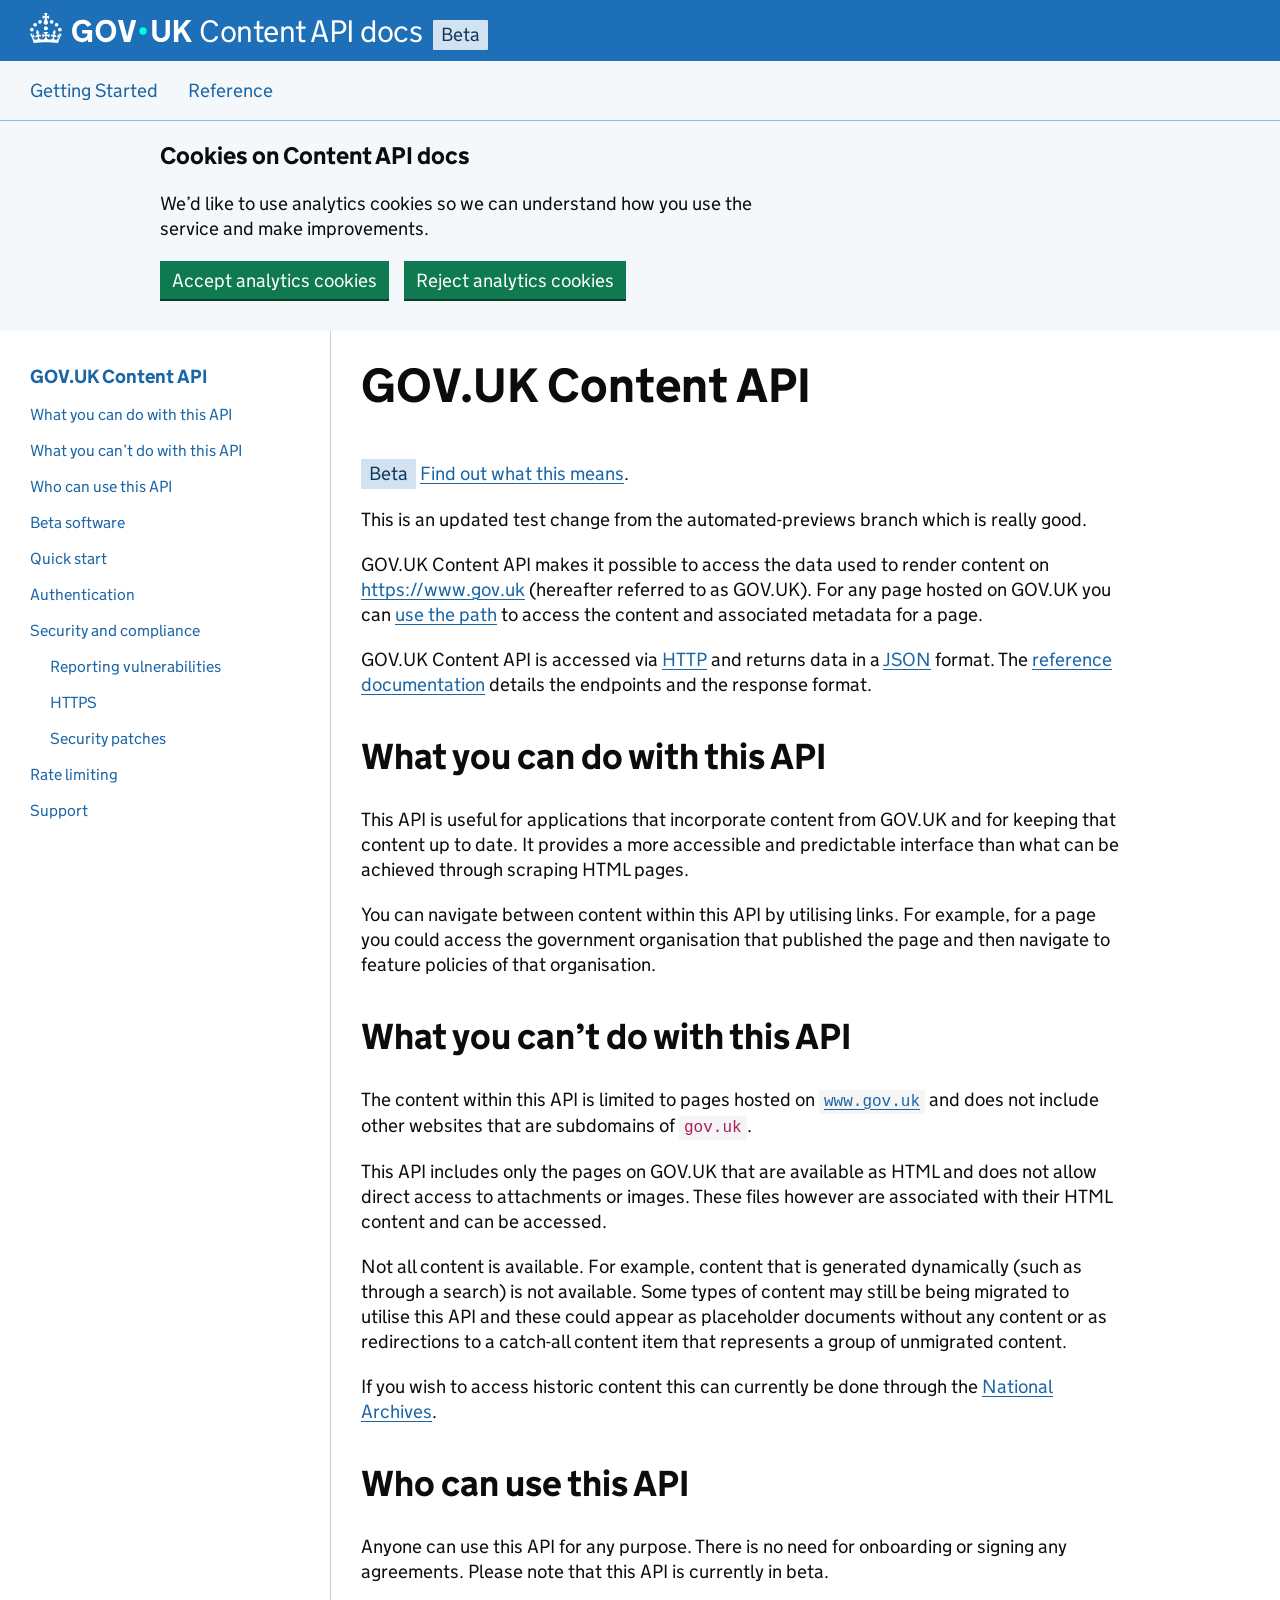
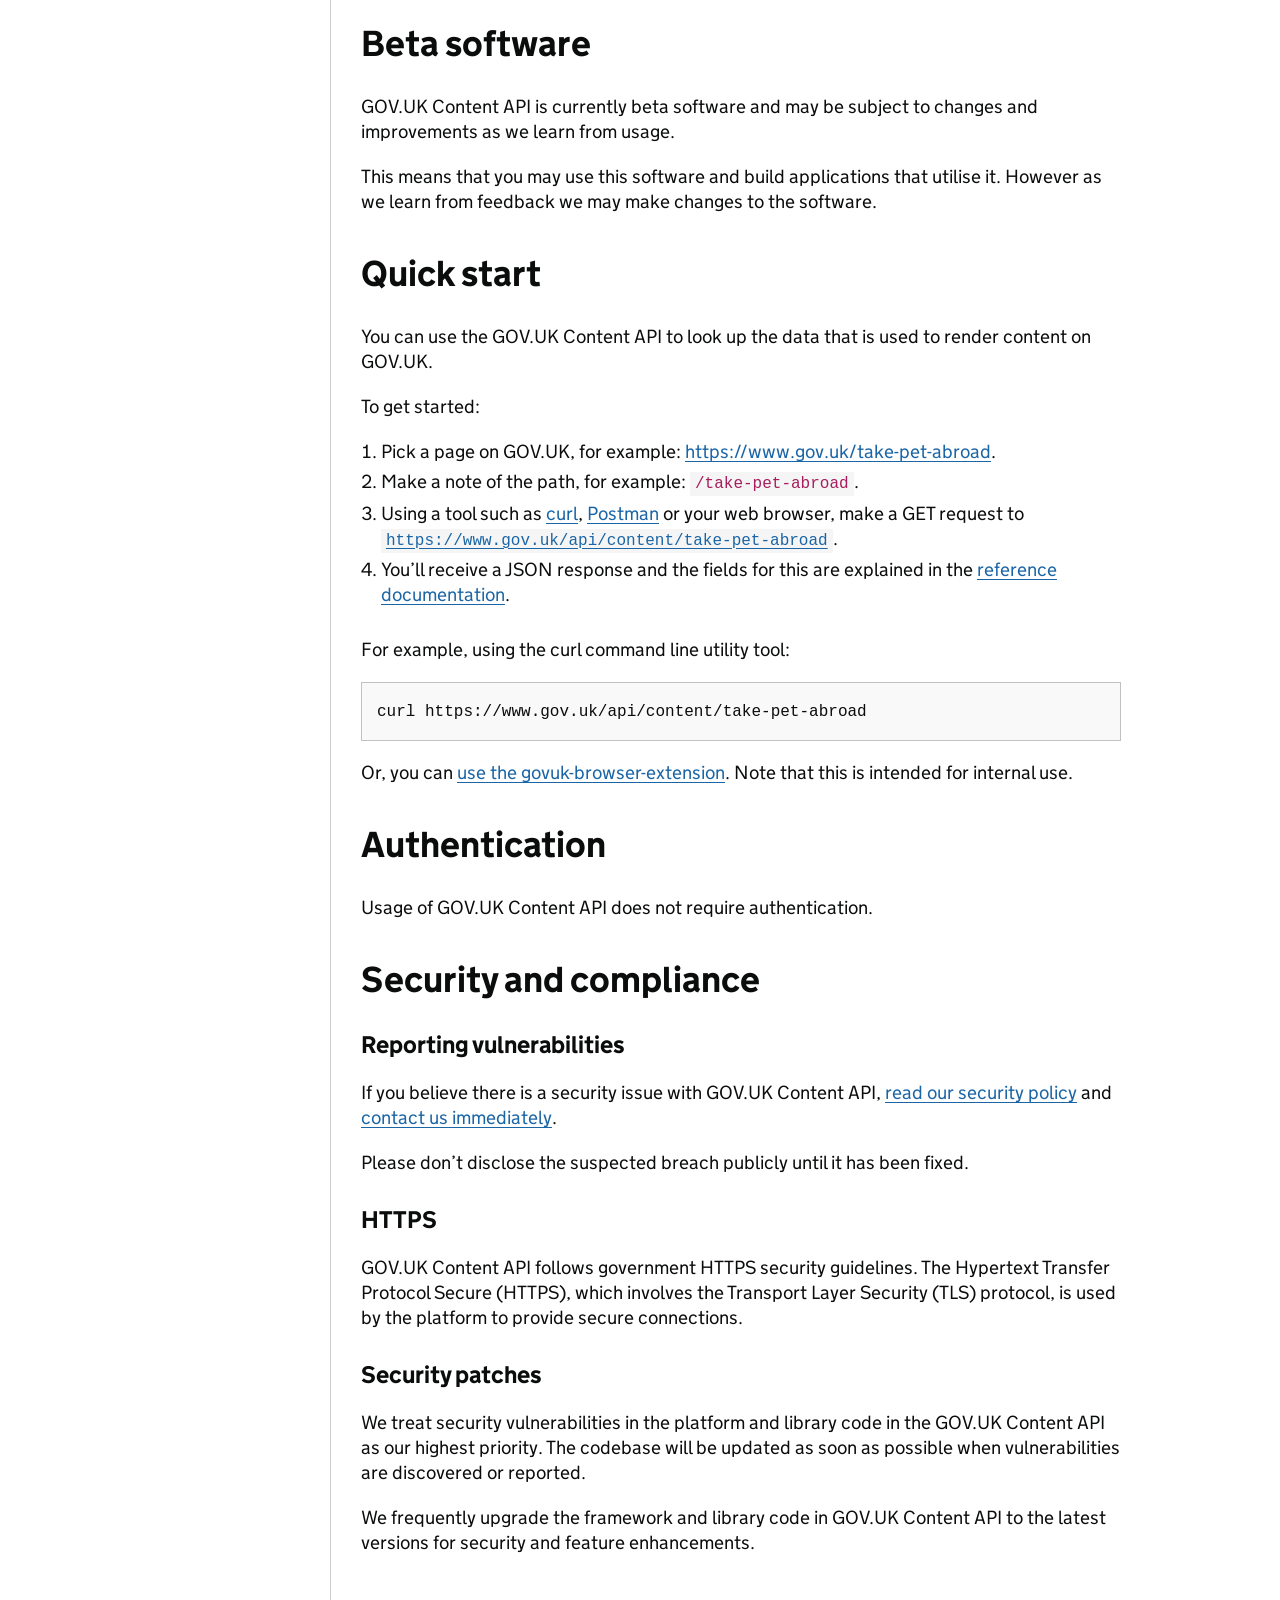
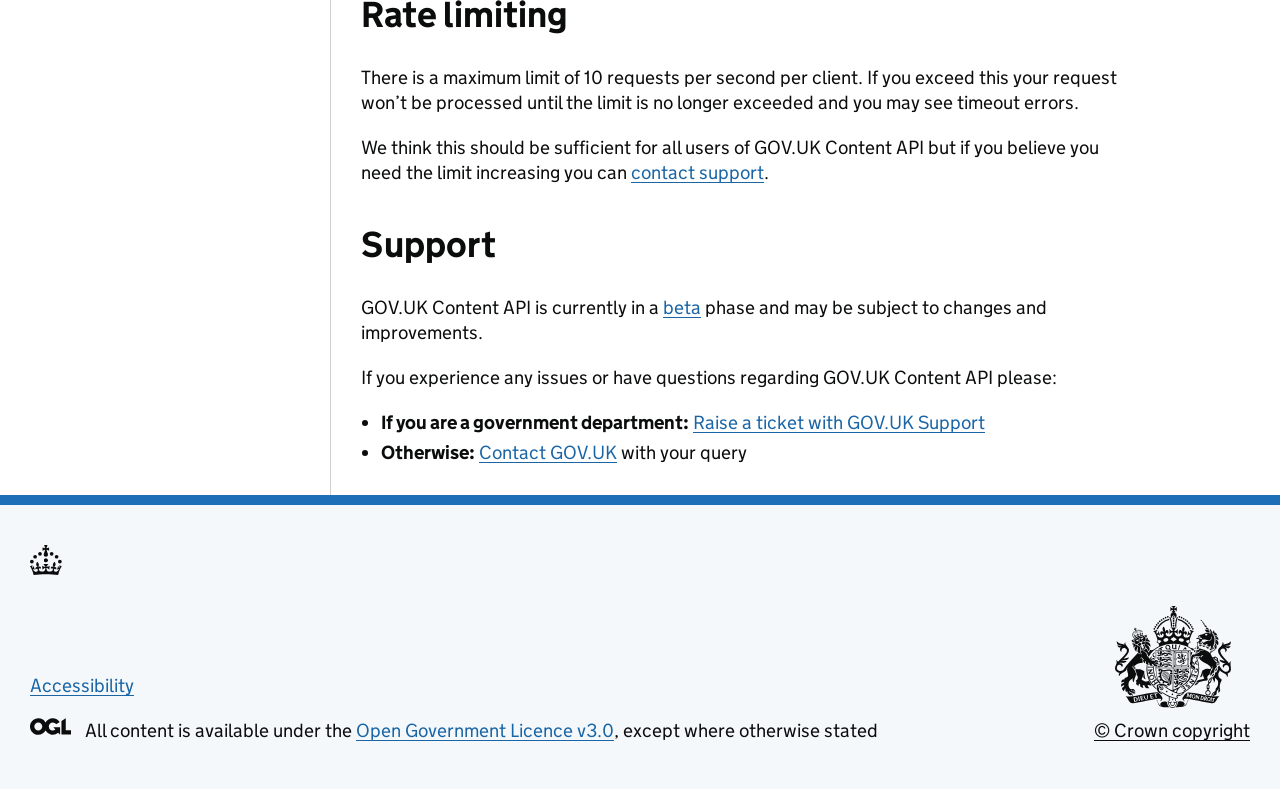
==== previews/pr-4/index.html @ 9e3cb41b "deploy: c4da9fca130908935ea783543f52327ca082b01c" ====
<!doctype html>
<html lang="en" class="govuk-template no-js">
  <head>
    
      <!-- Google Tag Manager -->
  <script>
    const cookies_policy_cookie = document.cookie
      .split('; ')
      .find(cookie => cookie.split('=')[0] === 'cookies_policy')
      ?.split('=')[1]

    if (cookies_policy_cookie && JSON.parse(cookies_policy_cookie).usage) {
      (function(w,d,s,l,i){w[l]=w[l]||[];w[l].push({'gtm.start':
      new Date().getTime(),event:'gtm.js'});var f=d.getElementsByTagName(s)[0],
      j=d.createElement(s),dl=l!='dataLayer'?'&l='+l:'';j.async=true;j.src=
      'https://www.googletagmanager.com/gtm.js?id='+i+dl;f.parentNode.insertBefore(j,f);
      })(window,document,'script','dataLayer','GTM-5CPD828V');
    }
  </script>
  <!-- End Google Tag Manager -->


    <meta content="IE=edge" http-equiv="X-UA-Compatible">
    <meta charset="utf-8">
    <meta name="viewport" content="width=device-width, initial-scale=1, viewport-fit=cover">

    <title>About - GOV.UK Content API - Content API docs</title>

    <link href="stylesheets/manifest.css" rel="stylesheet" />

    <link rel="canonical" href="https://content-api.publishing.service.gov.uk/">
      <link rel="icon" sizes="48x48" href="assets/govuk/assets/images/favicon.ico">
      <link rel="icon" sizes="any" href="assets/govuk/assets/images/favicon.svg" type="image/svg+xml">
      <link rel="mask-icon" href="assets/govuk/assets/images/govuk-icon-mask.svg" color="#0b0c0c">
      <link rel="apple-touch-icon" href="assets/govuk/assets/images/govuk-icon-180.png">
      <link rel="manifest" href="/assets/govuk/assets/manifest.json">

      <meta name="twitter:card" content="summary" />
      <meta name="twitter:domain" content="content-api.publishing.service.gov.uk" />
      <meta name="twitter:image" content="https://content-api.publishing.service.gov.uk/assets/govuk/assets/images/govuk-opengraph-image.png" />
      <meta name="twitter:title" content="About - GOV.UK Content API - Content API docs" />
      <meta name="twitter:url" content="https://content-api.publishing.service.gov.uk/" />

      <meta property="og:image" content="https://content-api.publishing.service.gov.uk/assets/govuk/assets/images/govuk-opengraph-image.png" />
      <meta property="og:site_name" content="Content API docs" />
      <meta property="og:title" content="About - GOV.UK Content API" />
      <meta property="og:type" content="object" />
      <meta property="og:url" content="https://content-api.publishing.service.gov.uk/" />

    
  </head>

  <body class="govuk-template__body">
    <script>document.body.className += ' js-enabled' + ('noModule' in HTMLScriptElement.prototype ? ' govuk-frontend-supported' : '');</script>
    <header class="govuk-template__header app-header">
      <div class="govuk-header app-header">
  <div class="govuk-header__container govuk-header__container--full-width">
    <div class="govuk-header__logo">
      <a href="./" class="govuk-header__link govuk-header__homepage-link">
        <svg
          focusable="false"
          role="img"
          xmlns="http://www.w3.org/2000/svg"
          viewBox="0 0 324 60"
          height="30"
          width="162"
          fill="currentcolor"
          class="govuk-header__logotype"
          aria-label="GOV.UK">
          <title>GOV.UK</title>
          <g>
            <circle cx="20" cy="17.6" r="3.7"></circle>
            <circle cx="10.2" cy="23.5" r="3.7"></circle>
            <circle cx="3.7" cy="33.2" r="3.7"></circle>
            <circle cx="31.7" cy="30.6" r="3.7"></circle>
            <circle cx="43.3" cy="17.6" r="3.7"></circle>
            <circle cx="53.2" cy="23.5" r="3.7"></circle>
            <circle cx="59.7" cy="33.2" r="3.7"></circle>
            <circle cx="31.7" cy="30.6" r="3.7"></circle>
            <path d="M33.1,9.8c.2-.1.3-.3.5-.5l4.6,2.4v-6.8l-4.6,1.5c-.1-.2-.3-.3-.5-.5l1.9-5.9h-6.7l1.9,5.9c-.2.1-.3.3-.5.5l-4.6-1.5v6.8l4.6-2.4c.1.2.3.3.5.5l-2.6,8c-.9,2.8,1.2,5.7,4.1,5.7h0c3,0,5.1-2.9,4.1-5.7l-2.6-8ZM37,37.9s-3.4,3.8-4.1,6.1c2.2,0,4.2-.5,6.4-2.8l-.7,8.5c-2-2.8-4.4-4.1-5.7-3.8.1,3.1.5,6.7,5.8,7.2,3.7.3,6.7-1.5,7-3.8.4-2.6-2-4.3-3.7-1.6-1.4-4.5,2.4-6.1,4.9-3.2-1.9-4.5-1.8-7.7,2.4-10.9,3,4,2.6,7.3-1.2,11.1,2.4-1.3,6.2,0,4,4.6-1.2-2.8-3.7-2.2-4.2.2-.3,1.7.7,3.7,3,4.2,1.9.3,4.7-.9,7-5.9-1.3,0-2.4.7-3.9,1.7l2.4-8c.6,2.3,1.4,3.7,2.2,4.5.6-1.6.5-2.8,0-5.3l5,1.8c-2.6,3.6-5.2,8.7-7.3,17.5-7.4-1.1-15.7-1.7-24.5-1.7h0c-8.8,0-17.1.6-24.5,1.7-2.1-8.9-4.7-13.9-7.3-17.5l5-1.8c-.5,2.5-.6,3.7,0,5.3.8-.8,1.6-2.3,2.2-4.5l2.4,8c-1.5-1-2.6-1.7-3.9-1.7,2.3,5,5.2,6.2,7,5.9,2.3-.4,3.3-2.4,3-4.2-.5-2.4-3-3.1-4.2-.2-2.2-4.6,1.6-6,4-4.6-3.7-3.7-4.2-7.1-1.2-11.1,4.2,3.2,4.3,6.4,2.4,10.9,2.5-2.8,6.3-1.3,4.9,3.2-1.8-2.7-4.1-1-3.7,1.6.3,2.3,3.3,4.1,7,3.8,5.4-.5,5.7-4.2,5.8-7.2-1.3-.2-3.7,1-5.7,3.8l-.7-8.5c2.2,2.3,4.2,2.7,6.4,2.8-.7-2.3-4.1-6.1-4.1-6.1h10.6,0Z"></path>
          </g>
          <circle class="govuk-logo-dot" cx="226" cy="36" r="7.3"/>
          <path d="M93.94 41.25c.4 1.81 1.2 3.21 2.21 4.62 1 1.4 2.21 2.41 3.61 3.21s3.21 1.2 5.22 1.2 3.61-.4 4.82-1c1.4-.6 2.41-1.4 3.21-2.41.8-1 1.4-2.01 1.61-3.01s.4-2.01.4-3.01v.14h-10.86v-7.02h20.07v24.08h-8.03v-5.56c-.6.8-1.38 1.61-2.19 2.41-.8.8-1.81 1.2-2.81 1.81-1 .4-2.21.8-3.41 1.2s-2.41.4-3.81.4a18.56 18.56 0 0 1-14.65-6.63c-1.6-2.01-3.01-4.41-3.81-7.02s-1.4-5.62-1.4-8.83.4-6.02 1.4-8.83a20.45 20.45 0 0 1 19.46-13.65c3.21 0 4.01.2 5.82.8 1.81.4 3.61 1.2 5.02 2.01 1.61.8 2.81 2.01 4.01 3.21s2.21 2.61 2.81 4.21l-7.63 4.41c-.4-1-1-1.81-1.61-2.61-.6-.8-1.4-1.4-2.21-2.01-.8-.6-1.81-1-2.81-1.4-1-.4-2.21-.4-3.61-.4-2.01 0-3.81.4-5.22 1.2-1.4.8-2.61 1.81-3.61 3.21s-1.61 2.81-2.21 4.62c-.4 1.81-.6 3.71-.6 5.42s.8 5.22.8 5.22Zm57.8-27.9c3.21 0 6.22.6 8.63 1.81 2.41 1.2 4.82 2.81 6.62 4.82S170.2 24.39 171 27s1.4 5.62 1.4 8.83-.4 6.02-1.4 8.83-2.41 5.02-4.01 7.02-4.01 3.61-6.62 4.82-5.42 1.81-8.63 1.81-6.22-.6-8.63-1.81-4.82-2.81-6.42-4.82-3.21-4.41-4.01-7.02-1.4-5.62-1.4-8.83.4-6.02 1.4-8.83 2.41-5.02 4.01-7.02 4.01-3.61 6.42-4.82 5.42-1.81 8.63-1.81Zm0 36.73c1.81 0 3.61-.4 5.02-1s2.61-1.81 3.61-3.01 1.81-2.81 2.21-4.41c.4-1.81.8-3.61.8-5.62 0-2.21-.2-4.21-.8-6.02s-1.2-3.21-2.21-4.62c-1-1.2-2.21-2.21-3.61-3.01s-3.21-1-5.02-1-3.61.4-5.02 1c-1.4.8-2.61 1.81-3.61 3.01s-1.81 2.81-2.21 4.62c-.4 1.81-.8 3.61-.8 5.62 0 2.41.2 4.21.8 6.02.4 1.81 1.2 3.21 2.21 4.41s2.21 2.21 3.61 3.01c1.4.8 3.21 1 5.02 1Zm36.32 7.96-12.24-44.15h9.83l8.43 32.77h.4l8.23-32.77h9.83L200.3 58.04h-12.24Zm74.14-7.96c2.18 0 3.51-.6 3.51-.6 1.2-.6 2.01-1 2.81-1.81s1.4-1.81 1.81-2.81a13 13 0 0 0 .8-4.01V13.9h8.63v28.15c0 2.41-.4 4.62-1.4 6.62-.8 2.01-2.21 3.61-3.61 5.02s-3.41 2.41-5.62 3.21-4.62 1.2-7.02 1.2-5.02-.4-7.02-1.2c-2.21-.8-4.01-1.81-5.62-3.21s-2.81-3.01-3.61-5.02-1.4-4.21-1.4-6.62V13.9h8.63v26.95c0 1.61.2 3.01.8 4.01.4 1.2 1.2 2.21 2.01 2.81.8.8 1.81 1.4 2.81 1.81 0 0 1.34.6 3.51.6Zm34.22-36.18v18.92l15.65-18.92h10.82l-15.03 17.32 16.03 26.83h-10.21l-11.44-20.21-5.62 6.22v13.99h-8.83V13.9"/>
        </svg>
        <span class="govuk-header__product-name">
          Content API docs
        </span>
      </a>
        <strong class="govuk-tag">Beta</strong>
    </div>
  </div>
</div>

    </header>
        <div class="govuk-service-navigation app-pane__navigation" data-module="govuk-service-navigation">
<div class="govuk-width-container">
    <div class="govuk-service-navigation__container">
      <nav aria-label="Menu" class="govuk-service-navigation__wrapper">
        <button type="button" class="govuk-service-navigation__toggle govuk-js-service-navigation-toggle" aria-controls="navigation" hidden aria-hidden="true">
          Menu
        </button>
        <ul class="govuk-service-navigation__list" id="navigation">
            <li class="govuk-service-navigation__item ">
              <a class="govuk-service-navigation__link" href="./getting-started.html">
                Getting Started
              </a>
            </li>
            <li class="govuk-service-navigation__item ">
              <a class="govuk-service-navigation__link" href="./reference.html">
                Reference
              </a>
            </li>
        </ul>
      </nav>
    </div>
  </div>
</div>



        <div class="govuk-cookie-banner" data-nosnippet role="region" aria-label="Cookies on Content API docs" hidden="hidden" data-module="cookie-banner">
    <div class="govuk-cookie-banner__message govuk-width-container">
      <div class="govuk-grid-row">
        <div class="govuk-grid-column-two-thirds">
          <h2 class="govuk-cookie-banner__heading govuk-heading-m">
            Cookies on Content API docs
          </h2>
          <div class="govuk-cookie-banner__content">
            <p class="govuk-body">We’d like to use analytics cookies so we can understand how you use the service and make improvements.</p>
          </div>
        </div>
      </div>
      <div class="govuk-button-group">
        <button id="cookie-banner__accept" type="button" class="govuk-button" data-module="govuk-button">
          Accept analytics cookies
        </button>
        <button id="cookie-banner__reject" type="button" class="govuk-button" data-module="govuk-button">
          Reject analytics cookies
        </button>
      </div>
    </div>
  </div>

      <div class="app-pane__header toc-open-disabled">
        <a href="#content" class="govuk-skip-link" data-module="govuk-skip-link">Skip to main content</a>
      </div>

        <div id="toc-heading" class="toc-show fixedsticky">
          <button type="button" class="toc-show__label js-toc-show" aria-controls="toc">
            Table of contents <span class="toc-show__icon"></span>
          </button>
        </div>

      <div class="app-pane__body" data-module="in-page-navigation">
          <div class="app-pane__toc">
            <div class="toc" data-module="table-of-contents" tabindex="-1">
              
              <button type="button" class="toc__close js-toc-close" aria-controls="toc" aria-label="Hide table of contents"></button>
              <nav id="toc" class="js-toc-list toc__list" aria-labelledby="toc-heading">
                      <ul>
  <li>
    <a href="#gov-uk-content-api"><span>GOV.UK Content API</span></a>
    <ul>
      <li>
        <a href="#what-you-can-do-with-this-api"><span>What you can do with this API</span></a>
      </li>
      <li>
        <a href="#what-you-can-39-t-do-with-this-api"><span>What you can’t do with this API</span></a>
      </li>
      <li>
        <a href="#who-can-use-this-api"><span>Who can use this API</span></a>
      </li>
      <li>
        <a href="#beta-software"><span>Beta software</span></a>
      </li>
      <li>
        <a href="#quick-start"><span>Quick start</span></a>
      </li>
      <li>
        <a href="#authentication"><span>Authentication</span></a>
      </li>
      <li>
        <a href="#security-and-compliance"><span>Security and compliance</span></a>
        <ul>
          <li>
            <a href="#reporting-vulnerabilities"><span>Reporting vulnerabilities</span></a>
          </li>
          <li>
            <a href="#https"><span>HTTPS</span></a>
          </li>
          <li>
            <a href="#security-patches"><span>Security patches</span></a>
          </li>
        </ul>
      </li>
      <li>
        <a href="#rate-limiting"><span>Rate limiting</span></a>
      </li>
      <li>
        <a href="#support"><span>Support</span></a>
      </li>
    </ul>
  </li>
</ul>


              </nav>
            </div>
          </div>

        <div class="app-pane__content toc-open-disabled" aria-label="Content">
          <main id="content" class="technical-documentation" data-module="anchored-headings">
            <h1 id="gov-uk-content-api">GOV.UK Content API</h1>

<div class="govuk-phase-banner">
  <p class="govuk-phase-banner__content">
    <strong class="govuk-tag govuk-phase-banner__content__tag">
      Beta
    </strong>
    <span class="govuk-phase-banner__text">
      <a class="govuk-link" href="#beta-software">Find out what this means</a>.
    </span>
  </p>
</div>
<p>This is an updated test change from the automated-previews branch which is really good.</p>
<p>GOV.UK Content API makes it possible to access the data used to render content
on <a href="https://www.gov.uk">https://www.gov.uk</a> (hereafter referred to as GOV.UK).
For any page hosted on GOV.UK you can <a href="#quick-start">use the path</a> to access
the content and associated metadata for a page.</p>
<p>GOV.UK Content API is accessed via <a href="https://en.wikipedia.org/wiki/Hypertext_Transfer_Protocol">HTTP</a> and returns data in a <a href="https://en.wikipedia.org/wiki/JSON">JSON</a>
format. The <a href="reference.html">reference documentation</a> details the
endpoints and the response format.</p>
<h2 id="what-you-can-do-with-this-api">What you can do with this API</h2>
<p>This API is useful for applications that incorporate content from GOV.UK and
for keeping that content up to date. It provides a more accessible and
predictable interface than what can be achieved through scraping HTML pages.</p>
<p>You can navigate between content within this API by utilising links. For
example, for a page you could access the government organisation that published
the page and then navigate to feature policies of that organisation.</p>
<h2 id="what-you-can-39-t-do-with-this-api">What you can&rsquo;t do with this API</h2>
<p>The content within this API is limited to pages hosted on
<a href="https://www.gov.uk"><code>www.gov.uk</code></a> and does not include other websites that are
subdomains of <code>gov.uk</code>.</p>
<p>This API includes only the pages on GOV.UK that are available as HTML and does
not allow direct access to attachments or images. These files however are
associated with their HTML content and can be accessed.</p>
<p>Not all content is available. For example, content that is generated
dynamically (such as through a search) is not available. Some types of content
may still be being migrated to utilise this API and these could appear
as placeholder documents without any content or as redirections to a
catch-all content item that represents a group of unmigrated content.</p>
<p>If you wish to access historic content this can currently be done
through the <a href="http://webarchive.nationalarchives.gov.uk/*/https://www.gov.uk/">National Archives</a>.</p>
<h2 id="who-can-use-this-api">Who can use this API</h2>
<p>Anyone can use this API for any purpose. There is no need for onboarding or
signing any agreements. Please note that this API is currently in beta.</p>
<h2 id="beta-software">Beta software</h2>
<p>GOV.UK Content API is currently beta software and may be subject to changes
and improvements as we learn from usage.</p>
<p>This means that you may use this software and build applications that utilise
it. However as we learn from feedback we may make changes to the software.</p>
<h2 id="quick-start">Quick start</h2>
<p>You can use the GOV.UK Content API to look up the data that is used to
render content on GOV.UK.</p>
<p>To get started:</p>

<ol>
<li>Pick a page on GOV.UK, for example: <a href="https://www.gov.uk/take-pet-abroad">https://www.gov.uk/take-pet-abroad</a>.</li>
<li>Make a note of the path, for example: <code>/take-pet-abroad</code>.</li>
<li>Using a tool such as <a href="https://curl.haxx.se/">curl</a>,
<a href="https://www.getpostman.com/">Postman</a> or your web browser, make a GET
request to <a href="https://www.gov.uk/api/content/take-pet-abroad"><code>https://www.gov.uk/api/content/take-pet-abroad</code></a>.</li>
<li>You’ll receive a JSON response and the fields for this are
explained in the <a href="reference.html">reference documentation</a>.</li>
</ol>
<p>For example, using the curl command line utility tool:</p>
<div class="highlight"><pre class="highlight shell" tabindex="0"><code>curl https://www.gov.uk/api/content/take-pet-abroad
</code></pre></div><p>Or, you can <a href="https://github.com/alphagov/govuk-browser-extension">use the govuk-browser-extension</a>.
Note that this is intended for internal use.</p>
<h2 id="authentication">Authentication</h2>
<p>Usage of GOV.UK Content API does not require authentication.</p>
<h2 id="security-and-compliance">Security and compliance</h2>
<h3 id="reporting-vulnerabilities">Reporting vulnerabilities</h3>
<p>If you believe there is a security issue with GOV.UK Content API, <a href="https://github.com/alphagov/.github/blob/master/SECURITY.md">read our security
policy</a>
and <a href="https://github.com/alphagov/.github/blob/master/SECURITY.md#reporting-a-vulnerability">contact us immediately</a>.</p>
<p>Please don’t disclose the suspected breach publicly until it has been fixed.</p>
<h3 id="https">HTTPS</h3>
<p>GOV.UK Content API follows government HTTPS security guidelines. The
Hypertext Transfer Protocol Secure (HTTPS), which involves the Transport Layer
Security (TLS) protocol, is used by the platform to provide secure connections.</p>
<h3 id="security-patches">Security patches</h3>
<p>We treat security vulnerabilities in the platform and library code in the GOV.UK
Content API as our highest priority. The codebase will be updated as soon as
possible when vulnerabilities are discovered or reported.</p>
<p>We frequently upgrade the framework and library code in GOV.UK Content API
to the latest versions for security and feature enhancements.</p>
<h2 id="rate-limiting">Rate limiting</h2>
<p>There is a maximum limit of 10 requests per second per client. If you exceed
this your request won&rsquo;t be processed until the limit is no longer exceeded
and you may see timeout errors.</p>
<p>We think this should be sufficient for all users of GOV.UK Content API but
if you believe you need the limit increasing you can <a href="#support">contact support</a>.</p>
<h2 id="support">Support</h2>
<p>GOV.UK Content API is currently in a <a href="https://www.gov.uk/help/beta">beta</a>
phase and may be subject to changes and improvements.</p>
<p>If you experience any issues or have questions regarding GOV.UK Content API
please:</p>

<ul>
<li><strong>If you are a government department:</strong> <a href="https://support.publishing.service.gov.uk">Raise a ticket with GOV.UK Support</a></li>
<li><strong>Otherwise:</strong> <a href="https://www.gov.uk/contact/govuk">Contact GOV.UK</a> with your query</li>
</ul>

            
          </main>

          <aside>
          </aside>
        </div>
      </div>


    <footer class="govuk-template__footer">
      <div class="govuk-footer app-footer">
  <svg focusable="false" role="presentation" xmlns="http://www.w3.org/2000/svg" viewBox="0 0 64 60" height="30" width="32" fill="currentcolor" class="govuk-footer__crown">
    <g>
      <circle cx="20" cy="17.6" r="3.7"></circle>
      <circle cx="10.2" cy="23.5" r="3.7"></circle>
      <circle cx="3.7" cy="33.2" r="3.7"></circle>
      <circle cx="31.7" cy="30.6" r="3.7"></circle>
      <circle cx="43.3" cy="17.6" r="3.7"></circle>
      <circle cx="53.2" cy="23.5" r="3.7"></circle>
      <circle cx="59.7" cy="33.2" r="3.7"></circle>
      <circle cx="31.7" cy="30.6" r="3.7"></circle>
      <path d="M33.1,9.8c.2-.1.3-.3.5-.5l4.6,2.4v-6.8l-4.6,1.5c-.1-.2-.3-.3-.5-.5l1.9-5.9h-6.7l1.9,5.9c-.2.1-.3.3-.5.5l-4.6-1.5v6.8l4.6-2.4c.1.2.3.3.5.5l-2.6,8c-.9,2.8,1.2,5.7,4.1,5.7h0c3,0,5.1-2.9,4.1-5.7l-2.6-8ZM37,37.9s-3.4,3.8-4.1,6.1c2.2,0,4.2-.5,6.4-2.8l-.7,8.5c-2-2.8-4.4-4.1-5.7-3.8.1,3.1.5,6.7,5.8,7.2,3.7.3,6.7-1.5,7-3.8.4-2.6-2-4.3-3.7-1.6-1.4-4.5,2.4-6.1,4.9-3.2-1.9-4.5-1.8-7.7,2.4-10.9,3,4,2.6,7.3-1.2,11.1,2.4-1.3,6.2,0,4,4.6-1.2-2.8-3.7-2.2-4.2.2-.3,1.7.7,3.7,3,4.2,1.9.3,4.7-.9,7-5.9-1.3,0-2.4.7-3.9,1.7l2.4-8c.6,2.3,1.4,3.7,2.2,4.5.6-1.6.5-2.8,0-5.3l5,1.8c-2.6,3.6-5.2,8.7-7.3,17.5-7.4-1.1-15.7-1.7-24.5-1.7h0c-8.8,0-17.1.6-24.5,1.7-2.1-8.9-4.7-13.9-7.3-17.5l5-1.8c-.5,2.5-.6,3.7,0,5.3.8-.8,1.6-2.3,2.2-4.5l2.4,8c-1.5-1-2.6-1.7-3.9-1.7,2.3,5,5.2,6.2,7,5.9,2.3-.4,3.3-2.4,3-4.2-.5-2.4-3-3.1-4.2-.2-2.2-4.6,1.6-6,4-4.6-3.7-3.7-4.2-7.1-1.2-11.1,4.2,3.2,4.3,6.4,2.4,10.9,2.5-2.8,6.3-1.3,4.9,3.2-1.8-2.7-4.1-1-3.7,1.6.3,2.3,3.3,4.1,7,3.8,5.4-.5,5.7-4.2,5.8-7.2-1.3-.2-3.7,1-5.7,3.8l-.7-8.5c2.2,2.3,4.2,2.7,6.4,2.8-.7-2.3-4.1-6.1-4.1-6.1h10.6,0Z"></path>
    </g>
  </svg>
  <div class="govuk-footer__meta">
    <div class="govuk-footer__meta-item govuk-footer__meta-item--grow">

        <ul class="govuk-footer__inline-list">
            <li class="govuk-footer__inline-list-item">
              <a class="govuk-footer__link" href="./accessibility.html">Accessibility</a>
            </li>
        </ul>

      <svg
        aria-hidden="true"
        focusable="false"
        class="govuk-footer__licence-logo"
        xmlns="http://www.w3.org/2000/svg"
        viewbox="0 0 483.2 195.7"
        height="17"
        width="41"
      >
        <path
          fill="currentColor"
          d="M421.5 142.8V.1l-50.7 32.3v161.1h112.4v-50.7zm-122.3-9.6A47.12 47.12 0 0 1 221 97.8c0-26 21.1-47.1 47.1-47.1 16.7 0 31.4 8.7 39.7 21.8l42.7-27.2A97.63 97.63 0 0 0 268.1 0c-36.5 0-68.3 20.1-85.1 49.7A98 98 0 0 0 97.8 0C43.9 0 0 43.9 0 97.8s43.9 97.8 97.8 97.8c36.5 0 68.3-20.1 85.1-49.7a97.76 97.76 0 0 0 149.6 25.4l19.4 22.2h3v-87.8h-80l24.3 27.5zM97.8 145c-26 0-47.1-21.1-47.1-47.1s21.1-47.1 47.1-47.1 47.2 21 47.2 47S123.8 145 97.8 145"
        />
      </svg>
      <span class="govuk-footer__licence-description">
        All content is available under the
        <a
          class="govuk-footer__link"
          href="https://www.nationalarchives.gov.uk/doc/open-government-licence/version/3/"
          rel="license"
        >Open Government Licence v3.0</a>, except where otherwise stated
      </span>
    </div>
    <div class="govuk-footer__meta-item">
      <a
        class="govuk-footer__link govuk-footer__copyright-logo"
        href="https://www.nationalarchives.gov.uk/information-management/re-using-public-sector-information/uk-government-licensing-framework/crown-copyright/"
      >© Crown copyright</a>
    </div>
  </div>
</div>

    </footer>

    
    <script src="javascripts/govuk_frontend.js" type="module"></script>
    <script src="javascripts/application.js"></script>
  </body>
</html>
---- previews/pr-4/stylesheets/manifest.css ----
@charset "UTF-8";
:root {
  --govuk-breakpoint-mobile: 20rem;
  --govuk-breakpoint-tablet: 40.0625rem;
  --govuk-breakpoint-desktop: 48.0625rem;
}

:root {
  --govuk-frontend-version: "6.5.1";
}

:root {
  --govuk-brand-colour: #1d70b8;
  --govuk-text-colour: #0b0c0c;
  --govuk-inverse-text-colour: #ffffff;
  --govuk-template-background-colour: #f4f8fb;
  --govuk-body-background-colour: #ffffff;
  --govuk-print-text-colour: #000000;
  --govuk-secondary-text-colour: #484949;
  --govuk-focus-colour: #ffdd00;
  --govuk-focus-text-colour: #0b0c0c;
  --govuk-error-colour: #ca3535;
  --govuk-success-colour: #0f7a52;
  --govuk-border-colour: #cecece;
  --govuk-input-border-colour: #0b0c0c;
  --govuk-hover-colour: #cecece;
  --govuk-link-colour: #1a65a6;
  --govuk-link-visited-colour: #54319f;
  --govuk-link-hover-colour: #0f385c;
  --govuk-link-active-colour: #0b0c0c;
  --govuk-surface-background-colour: #f4f8fb;
  --govuk-surface-text-colour: #0b0c0c;
  --govuk-surface-border-colour: #8eb8dc;
}
@media print {
  :root {
    --govuk-text-colour: var(--govuk-print-text-colour, #000000);
    --govuk-input-border-colour: var(--govuk-print-text-colour, #000000);
  }
}

.technical-documentation a, .govuk-link {
  font-family: "GDS Transport", arial, sans-serif;
  -webkit-font-smoothing: antialiased;
  -moz-osx-font-smoothing: grayscale;
}
/*! Copyright (c) 2011 by Margaret Calvert & Henrik Kubel. All rights reserved. The font has been customised for exclusive use on gov.uk. This cut is not commercially available. */ /* stylelint-disable-line scss/comment-no-loud  */
@font-face {
  font-family: "GDS Transport";
  font-style: normal;
  font-weight: normal;
  font-display: fallback;
  src: url("/assets/govuk/assets/fonts/light-94a07e06a1-v2.woff2") format("woff2"), url("../assets/govuk/assets/fonts/light-f591b13f7d-v2.woff") format("woff");
}
@font-face {
  font-family: "GDS Transport";
  font-style: normal;
  font-weight: bold;
  font-display: fallback;
  src: url("/assets/govuk/assets/fonts/bold-b542beb274-v2.woff2") format("woff2"), url("../assets/govuk/assets/fonts/bold-affa96571d-v2.woff") format("woff");
}
@media print {
  .technical-documentation a, .govuk-link {
    font-family: sans-serif;
  }
}
.technical-documentation a, .govuk-link {
  text-decoration: underline;
  text-decoration-thickness: max(1px, .0625rem);
  text-underline-offset: 0.1578em;
}
.technical-documentation a:hover, .govuk-link:hover {
  text-decoration-thickness: max(3px, .1875rem, .12em);
  -webkit-text-decoration-skip-ink: none;
  text-decoration-skip-ink: none;
  -webkit-text-decoration-skip: none;
  text-decoration-skip: none;
}
.technical-documentation a:focus, .govuk-link:focus {
  outline: 3px solid transparent;
  color: var(--govuk-focus-text-colour, #0b0c0c);
  background-color: var(--govuk-focus-colour, #ffdd00);
  box-shadow: 0 -2px var(--govuk-focus-colour, #ffdd00), 0 4px var(--govuk-focus-text-colour, #0b0c0c);
  text-decoration: none;
}
@supports not (text-wrap: balance) {
  .technical-documentation a:focus, .govuk-link:focus {
    -webkit-box-decoration-break: clone;
    box-decoration-break: clone;
  }
}
.technical-documentation a:link, .govuk-link:link {
  color: var(--govuk-link-colour, #1a65a6);
}
.technical-documentation a:visited, .govuk-link:visited {
  color: var(--govuk-link-visited-colour, #54319f);
}
.technical-documentation a:hover, .govuk-link:hover {
  color: var(--govuk-link-hover-colour, #0f385c);
}
.technical-documentation a:active, .govuk-link:active {
  color: var(--govuk-link-active-colour, #0b0c0c);
}
.technical-documentation a:focus, .govuk-link:focus {
  color: var(--govuk-focus-text-colour, #0b0c0c);
}
@media print {
  .technical-documentation a[href^="/"]::after, [href^="/"].govuk-link::after, .technical-documentation a[href^="http://"]::after, [href^="http://"].govuk-link::after, .technical-documentation a[href^="https://"]::after, [href^="https://"].govuk-link::after {
    content: " (" attr(href) ")";
    font-size: 90%;
    word-wrap: break-word;
  }
}

.govuk-link--muted:link, .govuk-link--muted:visited {
  color: var(--govuk-secondary-text-colour, #484949);
}
.govuk-link--muted:hover, .govuk-link--muted:active {
  color: var(--govuk-text-colour, #0b0c0c);
}
.govuk-link--muted:focus {
  color: var(--govuk-focus-text-colour, #0b0c0c);
}

.govuk-link--text-colour:link, .govuk-link--text-colour:visited, .govuk-link--text-colour:active {
  color: var(--govuk-text-colour, #0b0c0c);
}
.govuk-link--text-colour:focus {
  color: var(--govuk-focus-text-colour, #0b0c0c);
}

.govuk-link--inverse:link, .govuk-link--inverse:visited {
  color: var(--govuk-inverse-text-colour, #ffffff);
}
.govuk-link--inverse:focus {
  color: var(--govuk-focus-text-colour, #0b0c0c);
}

.govuk-link--no-underline:not(:hover):not(:active) {
  text-decoration: none;
}

.govuk-link--no-visited-state:link {
  color: var(--govuk-link-colour, #1a65a6);
}
.govuk-link--no-visited-state:visited {
  color: var(--govuk-link-colour, #1a65a6);
}
.govuk-link--no-visited-state:hover {
  color: var(--govuk-link-hover-colour, #0f385c);
}
.govuk-link--no-visited-state:active {
  color: var(--govuk-link-active-colour, #0b0c0c);
}
.govuk-link--no-visited-state:focus {
  color: var(--govuk-focus-text-colour, #0b0c0c);
}

.govuk-link-image {
  display: inline-block;
  line-height: 0;
  text-decoration: none;
}
.govuk-link-image:focus {
  outline: 3px solid transparent;
  box-shadow: 0 0 0 4px var(--govuk-focus-colour, #ffdd00), 0 0 0 8px var(--govuk-focus-text-colour, #0b0c0c);
}

.technical-documentation > h1, .govuk-heading-xl {
  font-family: "GDS Transport", arial, sans-serif;
  -webkit-font-smoothing: antialiased;
  -moz-osx-font-smoothing: grayscale;
}
@media print {
  .technical-documentation > h1, .govuk-heading-xl {
    font-family: sans-serif;
  }
}
.technical-documentation > h1, .govuk-heading-xl {
  font-weight: 700;
  font-size: 2rem;
  line-height: 1.09375;
}
@media (min-width: 40.0625em) {
  .technical-documentation > h1, .govuk-heading-xl {
    font-size: 3rem;
    line-height: 1.0416666667;
  }
}
@media print {
  .technical-documentation > h1, .govuk-heading-xl {
    font-size: 32pt;
    line-height: 1.15;
  }
}
.technical-documentation > h1, .govuk-heading-xl {
  display: block;
  margin-top: 0;
  color: var(--govuk-text-colour, #0b0c0c);
  margin-bottom: 30px;
}
@media (min-width: 40.0625em) {
  .technical-documentation > h1, .govuk-heading-xl {
    margin-bottom: 50px;
  }
}

.technical-documentation > h2, .govuk-heading-l {
  font-family: "GDS Transport", arial, sans-serif;
  -webkit-font-smoothing: antialiased;
  -moz-osx-font-smoothing: grayscale;
}
@media print {
  .technical-documentation > h2, .govuk-heading-l {
    font-family: sans-serif;
  }
}
.technical-documentation > h2, .govuk-heading-l {
  font-weight: 700;
  font-size: 1.6875rem;
  line-height: 1.1111111111;
}
@media (min-width: 40.0625em) {
  .technical-documentation > h2, .govuk-heading-l {
    font-size: 2.25rem;
    line-height: 1.1111111111;
  }
}
@media print {
  .technical-documentation > h2, .govuk-heading-l {
    font-size: 24pt;
    line-height: 1.05;
  }
}
.technical-documentation > h2, .govuk-heading-l {
  display: block;
  margin-top: 0;
  color: var(--govuk-text-colour, #0b0c0c);
  margin-bottom: 20px;
}
@media (min-width: 40.0625em) {
  .technical-documentation > h2, .govuk-heading-l {
    margin-bottom: 30px;
  }
}

.technical-documentation > h3, .govuk-heading-m {
  font-family: "GDS Transport", arial, sans-serif;
  -webkit-font-smoothing: antialiased;
  -moz-osx-font-smoothing: grayscale;
}
@media print {
  .technical-documentation > h3, .govuk-heading-m {
    font-family: sans-serif;
  }
}
.technical-documentation > h3, .govuk-heading-m {
  font-weight: 700;
  font-size: 1.3125rem;
  line-height: 1.1904761905;
}
@media (min-width: 40.0625em) {
  .technical-documentation > h3, .govuk-heading-m {
    font-size: 1.5rem;
    line-height: 1.25;
  }
}
@media print {
  .technical-documentation > h3, .govuk-heading-m {
    font-size: 18pt;
    line-height: 1.15;
  }
}
.technical-documentation > h3, .govuk-heading-m {
  display: block;
  margin-top: 0;
  color: var(--govuk-text-colour, #0b0c0c);
  margin-bottom: 15px;
}
@media (min-width: 40.0625em) {
  .technical-documentation > h3, .govuk-heading-m {
    margin-bottom: 20px;
  }
}

.technical-documentation > h4, .govuk-heading-s {
  font-family: "GDS Transport", arial, sans-serif;
  -webkit-font-smoothing: antialiased;
  -moz-osx-font-smoothing: grayscale;
}
@media print {
  .technical-documentation > h4, .govuk-heading-s {
    font-family: sans-serif;
  }
}
.technical-documentation > h4, .govuk-heading-s {
  font-weight: 700;
  font-size: 1.1875rem;
  line-height: 1.3157894737;
}
@media print {
  .technical-documentation > h4, .govuk-heading-s {
    font-size: 14pt;
    line-height: 1.15;
  }
}
.technical-documentation > h4, .govuk-heading-s {
  display: block;
  margin-top: 0;
  color: var(--govuk-text-colour, #0b0c0c);
  margin-bottom: 15px;
}
@media (min-width: 40.0625em) {
  .technical-documentation > h4, .govuk-heading-s {
    margin-bottom: 20px;
  }
}

.govuk-caption-xl {
  font-family: "GDS Transport", arial, sans-serif;
  -webkit-font-smoothing: antialiased;
  -moz-osx-font-smoothing: grayscale;
}
@media print {
  .govuk-caption-xl {
    font-family: sans-serif;
  }
}
.govuk-caption-xl {
  font-weight: 400;
  font-size: 1.3125rem;
  line-height: 1.1904761905;
}
@media (min-width: 40.0625em) {
  .govuk-caption-xl {
    font-size: 1.6875rem;
    line-height: 1.1111111111;
  }
}
@media print {
  .govuk-caption-xl {
    font-size: 18pt;
    line-height: 1.15;
  }
}
.govuk-caption-xl {
  display: block;
  margin-bottom: 5px;
  color: var(--govuk-secondary-text-colour, #484949);
}

.govuk-caption-l {
  font-family: "GDS Transport", arial, sans-serif;
  -webkit-font-smoothing: antialiased;
  -moz-osx-font-smoothing: grayscale;
}
@media print {
  .govuk-caption-l {
    font-family: sans-serif;
  }
}
.govuk-caption-l {
  font-weight: 400;
  font-size: 1.3125rem;
  line-height: 1.1904761905;
}
@media (min-width: 40.0625em) {
  .govuk-caption-l {
    font-size: 1.5rem;
    line-height: 1.25;
  }
}
@media print {
  .govuk-caption-l {
    font-size: 18pt;
    line-height: 1.15;
  }
}
.govuk-caption-l {
  display: block;
  margin-bottom: 5px;
  color: var(--govuk-secondary-text-colour, #484949);
}
@media (min-width: 40.0625em) {
  .govuk-caption-l {
    margin-bottom: 0;
  }
}

.govuk-caption-m {
  font-family: "GDS Transport", arial, sans-serif;
  -webkit-font-smoothing: antialiased;
  -moz-osx-font-smoothing: grayscale;
}
@media print {
  .govuk-caption-m {
    font-family: sans-serif;
  }
}
.govuk-caption-m {
  font-weight: 400;
  font-size: 1.1875rem;
  line-height: 1.3157894737;
}
@media print {
  .govuk-caption-m {
    font-size: 14pt;
    line-height: 1.15;
  }
}
.govuk-caption-m {
  display: block;
  color: var(--govuk-secondary-text-colour, #484949);
}

.govuk-body-lead, .govuk-body-l {
  margin-top: 0;
  color: var(--govuk-text-colour, #0b0c0c);
  font-family: "GDS Transport", arial, sans-serif;
  -webkit-font-smoothing: antialiased;
  -moz-osx-font-smoothing: grayscale;
}
@media print {
  .govuk-body-lead, .govuk-body-l {
    font-family: sans-serif;
  }
}
.govuk-body-lead, .govuk-body-l {
  font-weight: 400;
  font-size: 1.3125rem;
  line-height: 1.1904761905;
}
@media (min-width: 40.0625em) {
  .govuk-body-lead, .govuk-body-l {
    font-size: 1.5rem;
    line-height: 1.25;
  }
}
@media print {
  .govuk-body-lead, .govuk-body-l {
    font-size: 18pt;
    line-height: 1.15;
  }
}
.govuk-body-lead, .govuk-body-l {
  margin-bottom: 20px;
}
@media (min-width: 40.0625em) {
  .govuk-body-lead, .govuk-body-l {
    margin-bottom: 30px;
  }
}

.technical-documentation > a, .technical-documentation > p, .govuk-body, .govuk-body-m {
  margin-top: 0;
  color: var(--govuk-text-colour, #0b0c0c);
  font-family: "GDS Transport", arial, sans-serif;
  -webkit-font-smoothing: antialiased;
  -moz-osx-font-smoothing: grayscale;
}
@media print {
  .technical-documentation > a, .technical-documentation > p, .govuk-body, .govuk-body-m {
    font-family: sans-serif;
  }
}
.technical-documentation > a, .technical-documentation > p, .govuk-body, .govuk-body-m {
  font-weight: 400;
  font-size: 1.1875rem;
  line-height: 1.3157894737;
}
@media print {
  .technical-documentation > a, .technical-documentation > p, .govuk-body, .govuk-body-m {
    font-size: 14pt;
    line-height: 1.15;
  }
}
.technical-documentation > a, .technical-documentation > p, .govuk-body, .govuk-body-m {
  margin-bottom: 15px;
}
@media (min-width: 40.0625em) {
  .technical-documentation > a, .technical-documentation > p, .govuk-body, .govuk-body-m {
    margin-bottom: 20px;
  }
}

.govuk-body-s {
  margin-top: 0;
  color: var(--govuk-text-colour, #0b0c0c);
  font-family: "GDS Transport", arial, sans-serif;
  -webkit-font-smoothing: antialiased;
  -moz-osx-font-smoothing: grayscale;
}
@media print {
  .govuk-body-s {
    font-family: sans-serif;
  }
}
.govuk-body-s {
  font-weight: 400;
  font-size: 1rem;
  line-height: 1.25;
}
@media print {
  .govuk-body-s {
    font-size: 14pt;
    line-height: 1.2;
  }
}
.govuk-body-s {
  margin-bottom: 15px;
}
@media (min-width: 40.0625em) {
  .govuk-body-s {
    margin-bottom: 20px;
  }
}

.technical-documentation > .govuk-body-l + h2, .technical-documentation > .govuk-body-lead + h2, .govuk-body-l + .govuk-heading-l, .govuk-body-lead + .govuk-heading-l {
  padding-top: 5px;
}
@media (min-width: 40.0625em) {
  .technical-documentation > .govuk-body-l + h2, .technical-documentation > .govuk-body-lead + h2, .govuk-body-l + .govuk-heading-l, .govuk-body-lead + .govuk-heading-l {
    padding-top: 10px;
  }
}

.technical-documentation > a + h2, .technical-documentation > p + h2, .technical-documentation > .govuk-body-m + h2, .technical-documentation > .govuk-body + h2, .technical-documentation > a + .govuk-heading-l, .technical-documentation > p + .govuk-heading-l, .govuk-body-m + .govuk-heading-l, .govuk-body + .govuk-heading-l,
.technical-documentation > .govuk-body-s + h2,
.govuk-body-s + .govuk-heading-l,
.technical-documentation > ul + h2,
.technical-documentation > ol + h2,
.technical-documentation > .govuk-list + h2,
.technical-documentation > ul + .govuk-heading-l,
.technical-documentation > ol + .govuk-heading-l,
.govuk-list + .govuk-heading-l {
  padding-top: 15px;
}
@media (min-width: 40.0625em) {
  .technical-documentation > a + h2, .technical-documentation > p + h2, .technical-documentation > .govuk-body-m + h2, .technical-documentation > .govuk-body + h2, .technical-documentation > a + .govuk-heading-l, .technical-documentation > p + .govuk-heading-l, .govuk-body-m + .govuk-heading-l, .govuk-body + .govuk-heading-l,
  .technical-documentation > .govuk-body-s + h2,
  .govuk-body-s + .govuk-heading-l,
  .technical-documentation > ul + h2,
  .technical-documentation > ol + h2,
  .technical-documentation > .govuk-list + h2,
  .technical-documentation > ul + .govuk-heading-l,
  .technical-documentation > ol + .govuk-heading-l,
  .govuk-list + .govuk-heading-l {
    padding-top: 20px;
  }
}

.technical-documentation > a + h3, .technical-documentation > p + h3, .technical-documentation > .govuk-body-m + h3, .technical-documentation > .govuk-body + h3, .technical-documentation > a + .govuk-heading-m, .technical-documentation > p + .govuk-heading-m, .govuk-body-m + .govuk-heading-m, .govuk-body + .govuk-heading-m,
.technical-documentation > .govuk-body-s + h3,
.govuk-body-s + .govuk-heading-m,
.technical-documentation > ul + h3,
.technical-documentation > ol + h3,
.technical-documentation > .govuk-list + h3,
.technical-documentation > ul + .govuk-heading-m,
.technical-documentation > ol + .govuk-heading-m,
.govuk-list + .govuk-heading-m,
.technical-documentation > a + h4,
.technical-documentation > p + h4,
.technical-documentation > .govuk-body-m + h4,
.technical-documentation > .govuk-body + h4,
.technical-documentation > a + .govuk-heading-s,
.technical-documentation > p + .govuk-heading-s,
.govuk-body-m + .govuk-heading-s,
.govuk-body + .govuk-heading-s,
.technical-documentation > .govuk-body-s + h4,
.govuk-body-s + .govuk-heading-s,
.technical-documentation > ul + h4,
.technical-documentation > ol + h4,
.technical-documentation > .govuk-list + h4,
.technical-documentation > ul + .govuk-heading-s,
.technical-documentation > ol + .govuk-heading-s,
.govuk-list + .govuk-heading-s {
  padding-top: 5px;
}
@media (min-width: 40.0625em) {
  .technical-documentation > a + h3, .technical-documentation > p + h3, .technical-documentation > .govuk-body-m + h3, .technical-documentation > .govuk-body + h3, .technical-documentation > a + .govuk-heading-m, .technical-documentation > p + .govuk-heading-m, .govuk-body-m + .govuk-heading-m, .govuk-body + .govuk-heading-m,
  .technical-documentation > .govuk-body-s + h3,
  .govuk-body-s + .govuk-heading-m,
  .technical-documentation > ul + h3,
  .technical-documentation > ol + h3,
  .technical-documentation > .govuk-list + h3,
  .technical-documentation > ul + .govuk-heading-m,
  .technical-documentation > ol + .govuk-heading-m,
  .govuk-list + .govuk-heading-m,
  .technical-documentation > a + h4,
  .technical-documentation > p + h4,
  .technical-documentation > .govuk-body-m + h4,
  .technical-documentation > .govuk-body + h4,
  .technical-documentation > a + .govuk-heading-s,
  .technical-documentation > p + .govuk-heading-s,
  .govuk-body-m + .govuk-heading-s,
  .govuk-body + .govuk-heading-s,
  .technical-documentation > .govuk-body-s + h4,
  .govuk-body-s + .govuk-heading-s,
  .technical-documentation > ul + h4,
  .technical-documentation > ol + h4,
  .technical-documentation > .govuk-list + h4,
  .technical-documentation > ul + .govuk-heading-s,
  .technical-documentation > ol + .govuk-heading-s,
  .govuk-list + .govuk-heading-s {
    padding-top: 10px;
  }
}

.technical-documentation > ul,
.technical-documentation > ol, .govuk-list {
  font-family: "GDS Transport", arial, sans-serif;
  -webkit-font-smoothing: antialiased;
  -moz-osx-font-smoothing: grayscale;
}
@media print {
  .technical-documentation > ul,
  .technical-documentation > ol, .govuk-list {
    font-family: sans-serif;
  }
}
.technical-documentation > ul,
.technical-documentation > ol, .govuk-list {
  font-weight: 400;
  font-size: 1.1875rem;
  line-height: 1.3157894737;
}
@media print {
  .technical-documentation > ul,
  .technical-documentation > ol, .govuk-list {
    font-size: 14pt;
    line-height: 1.15;
  }
}
.technical-documentation > ul,
.technical-documentation > ol, .govuk-list {
  margin-top: 0;
  margin-bottom: 15px;
}
@media (min-width: 40.0625em) {
  .technical-documentation > ul,
  .technical-documentation > ol, .govuk-list {
    margin-bottom: 20px;
  }
}
.technical-documentation > ul,
.technical-documentation > ol, .govuk-list {
  padding-left: 0;
  list-style-type: none;
  color: var(--govuk-text-colour, #0b0c0c);
}
.technical-documentation > ul .technical-documentation > ul,
.technical-documentation > ol .technical-documentation > ul,
.technical-documentation > ul .technical-documentation > ol,
.technical-documentation > ol .technical-documentation > ol, .govuk-list .technical-documentation > ul,
.govuk-list .technical-documentation > ol, .technical-documentation > ul .govuk-list,
.technical-documentation > ol .govuk-list, .govuk-list .govuk-list {
  margin-top: 10px;
}

.technical-documentation > ul > li,
.technical-documentation > ol > li, .govuk-list > li {
  margin-bottom: 5px;
}

.technical-documentation > ul, .govuk-list--bullet {
  padding-left: 20px;
  list-style-type: disc;
}

.technical-documentation > ol, .govuk-list--number {
  padding-left: 20px;
  list-style-type: decimal;
}

.technical-documentation > ul > li, .govuk-list--bullet > li,
.technical-documentation > ol > li,
.govuk-list--number > li {
  margin-bottom: 0;
}
@media (min-width: 40.0625em) {
  .technical-documentation > ul > li, .govuk-list--bullet > li,
  .technical-documentation > ol > li,
  .govuk-list--number > li {
    margin-bottom: 5px;
  }
}

.govuk-list--spaced > li {
  margin-bottom: 10px;
}
@media (min-width: 40.0625em) {
  .govuk-list--spaced > li {
    margin-bottom: 15px;
  }
}

.technical-documentation hr, .govuk-section-break {
  margin: 0;
  border: 0;
}

.technical-documentation hr, .govuk-section-break--xl {
  margin-top: 30px;
}
@media (min-width: 40.0625em) {
  .technical-documentation hr, .govuk-section-break--xl {
    margin-top: 50px;
  }
}
.technical-documentation hr, .govuk-section-break--xl {
  margin-bottom: 30px;
}
@media (min-width: 40.0625em) {
  .technical-documentation hr, .govuk-section-break--xl {
    margin-bottom: 50px;
  }
}

.govuk-section-break--l {
  margin-top: 20px;
}
@media (min-width: 40.0625em) {
  .govuk-section-break--l {
    margin-top: 30px;
  }
}
.govuk-section-break--l {
  margin-bottom: 20px;
}
@media (min-width: 40.0625em) {
  .govuk-section-break--l {
    margin-bottom: 30px;
  }
}

.govuk-section-break--m {
  margin-top: 15px;
}
@media (min-width: 40.0625em) {
  .govuk-section-break--m {
    margin-top: 20px;
  }
}
.govuk-section-break--m {
  margin-bottom: 15px;
}
@media (min-width: 40.0625em) {
  .govuk-section-break--m {
    margin-bottom: 20px;
  }
}

.technical-documentation hr, .govuk-section-break--visible {
  border-bottom: 1px solid;
  border-bottom-color: var(--govuk-border-colour, #cecece);
}

.govuk-button-group {
  margin-bottom: 5px;
}
@media (min-width: 40.0625em) {
  .govuk-button-group {
    margin-bottom: 15px;
  }
}
.govuk-button-group {
  display: flex;
  flex-direction: column;
  align-items: center;
}
.govuk-button-group .govuk-link {
  font-family: "GDS Transport", arial, sans-serif;
  -webkit-font-smoothing: antialiased;
  -moz-osx-font-smoothing: grayscale;
}
@media print {
  .govuk-button-group .govuk-link {
    font-family: sans-serif;
  }
}
.govuk-button-group .govuk-link {
  font-weight: 400;
  font-size: 1.1875rem;
  line-height: 1;
}
@media print {
  .govuk-button-group .govuk-link {
    font-size: 14pt;
    line-height: 19px;
  }
}
.govuk-button-group .govuk-link {
  display: inline-block;
  max-width: 100%;
  margin-top: 5px;
  margin-bottom: 20px;
  text-align: center;
}
.govuk-button-group .govuk-button {
  margin-bottom: 17px;
}
@media (min-width: 40.0625em) {
  .govuk-button-group {
    flex-direction: row;
    flex-wrap: wrap;
    align-items: baseline;
    margin-right: -15px;
  }
  .govuk-button-group .govuk-button,
  .govuk-button-group .govuk-link {
    margin-right: 15px;
  }
  .govuk-button-group .govuk-link {
    text-align: left;
  }
}

.govuk-form-group::after {
  content: "";
  display: block;
  clear: both;
}
.govuk-form-group {
  margin-bottom: 20px;
}
@media (min-width: 40.0625em) {
  .govuk-form-group {
    margin-bottom: 30px;
  }
}
.govuk-form-group .govuk-form-group:last-of-type {
  margin-bottom: 0;
}

.govuk-form-group--error {
  padding-left: 15px;
  border-left: 5px solid;
  border-left-color: var(--govuk-error-colour, #ca3535);
}
.govuk-form-group--error .govuk-form-group {
  padding: 0;
  border: 0;
}

.govuk-grid-row::after {
  content: "";
  display: block;
  clear: both;
}
.govuk-grid-row {
  margin-right: -15px;
  margin-left: -15px;
}

.govuk-grid-column-one-quarter {
  box-sizing: border-box;
  width: 100%;
  padding: 0 15px;
}
@media (min-width: 40.0625em) {
  .govuk-grid-column-one-quarter {
    width: 25%;
    float: left;
  }
}

.govuk-grid-column-one-third {
  box-sizing: border-box;
  width: 100%;
  padding: 0 15px;
}
@media (min-width: 40.0625em) {
  .govuk-grid-column-one-third {
    width: 33.3333333333%;
    float: left;
  }
}

.govuk-grid-column-one-half {
  box-sizing: border-box;
  width: 100%;
  padding: 0 15px;
}
@media (min-width: 40.0625em) {
  .govuk-grid-column-one-half {
    width: 50%;
    float: left;
  }
}

.govuk-grid-column-two-thirds {
  box-sizing: border-box;
  width: 100%;
  padding: 0 15px;
}
@media (min-width: 40.0625em) {
  .govuk-grid-column-two-thirds {
    width: 66.6666666667%;
    float: left;
  }
}

.govuk-grid-column-three-quarters {
  box-sizing: border-box;
  width: 100%;
  padding: 0 15px;
}
@media (min-width: 40.0625em) {
  .govuk-grid-column-three-quarters {
    width: 75%;
    float: left;
  }
}

.govuk-grid-column-full {
  box-sizing: border-box;
  width: 100%;
  padding: 0 15px;
}
@media (min-width: 40.0625em) {
  .govuk-grid-column-full {
    width: 100%;
    float: left;
  }
}

.govuk-grid-column-one-quarter-from-desktop {
  box-sizing: border-box;
  padding: 0 15px;
}
@media (min-width: 48.0625em) {
  .govuk-grid-column-one-quarter-from-desktop {
    width: 25%;
    float: left;
  }
}

.govuk-grid-column-one-third-from-desktop {
  box-sizing: border-box;
  padding: 0 15px;
}
@media (min-width: 48.0625em) {
  .govuk-grid-column-one-third-from-desktop {
    width: 33.3333333333%;
    float: left;
  }
}

.govuk-grid-column-one-half-from-desktop {
  box-sizing: border-box;
  padding: 0 15px;
}
@media (min-width: 48.0625em) {
  .govuk-grid-column-one-half-from-desktop {
    width: 50%;
    float: left;
  }
}

.govuk-grid-column-two-thirds-from-desktop {
  box-sizing: border-box;
  padding: 0 15px;
}
@media (min-width: 48.0625em) {
  .govuk-grid-column-two-thirds-from-desktop {
    width: 66.6666666667%;
    float: left;
  }
}

.govuk-grid-column-three-quarters-from-desktop {
  box-sizing: border-box;
  padding: 0 15px;
}
@media (min-width: 48.0625em) {
  .govuk-grid-column-three-quarters-from-desktop {
    width: 75%;
    float: left;
  }
}

.govuk-grid-column-full-from-desktop {
  box-sizing: border-box;
  padding: 0 15px;
}
@media (min-width: 48.0625em) {
  .govuk-grid-column-full-from-desktop {
    width: 100%;
    float: left;
  }
}

.govuk-main-wrapper {
  display: block;
  padding-top: 20px;
  padding-bottom: 20px;
}
@media (min-width: 40.0625em) {
  .govuk-main-wrapper {
    padding-top: 40px;
    padding-bottom: 40px;
  }
}

.govuk-main-wrapper--auto-spacing:first-child,
.govuk-main-wrapper--l {
  padding-top: 30px;
}
@media (min-width: 40.0625em) {
  .govuk-main-wrapper--auto-spacing:first-child,
  .govuk-main-wrapper--l {
    padding-top: 50px;
  }
}

.govuk-template {
  background-color: var(--govuk-template-background-colour, #f4f8fb);
  -webkit-text-size-adjust: 100%;
  -moz-text-size-adjust: 100%;
  text-size-adjust: 100%;
}
@supports (position: -webkit-sticky) or (position: sticky) {
  .govuk-template {
    scroll-padding-top: 60px;
  }
  .govuk-template:not(:has(.govuk-exit-this-page)) {
    scroll-padding-top: 0;
  }
}
@media screen {
  .govuk-template {
    overflow-y: scroll;
  }
}

.govuk-template__body {
  margin: 0;
  background-color: var(--govuk-body-background-colour, #ffffff);
}

.govuk-width-container {
  max-width: 960px;
  margin-right: 15px;
  margin-left: 15px;
}
@supports (margin: max(calc(0px))) {
  .govuk-width-container {
    margin-right: max(15px, calc(15px + env(safe-area-inset-right)));
    margin-left: max(15px, calc(15px + env(safe-area-inset-left)));
  }
}
@media (min-width: 40.0625em) {
  .govuk-width-container {
    margin-right: 30px;
    margin-left: 30px;
  }
  @supports (margin: max(calc(0px))) {
    .govuk-width-container {
      margin-right: max(30px, calc(15px + env(safe-area-inset-right)));
      margin-left: max(30px, calc(15px + env(safe-area-inset-left)));
    }
  }
}
@media (min-width: 1020px) {
  .govuk-width-container {
    margin-right: auto;
    margin-left: auto;
  }
  @supports (margin: max(calc(0px))) {
    .govuk-width-container {
      margin-right: auto;
      margin-left: auto;
    }
  }
}

.govuk-button {
  font-family: "GDS Transport", arial, sans-serif;
  -webkit-font-smoothing: antialiased;
  -moz-osx-font-smoothing: grayscale;
}
@media print {
  .govuk-button {
    font-family: sans-serif;
  }
}
.govuk-button {
  font-weight: 400;
  font-size: 1.1875rem;
  line-height: 1;
}
@media print {
  .govuk-button {
    font-size: 14pt;
    line-height: 19px;
  }
}
.govuk-button {
  box-sizing: border-box;
  display: inline-block;
  position: relative;
  width: 100%;
  margin-top: 0;
  margin-right: 0;
  margin-left: 0;
  margin-bottom: 22px;
}
@media (min-width: 40.0625em) {
  .govuk-button {
    margin-bottom: 32px;
  }
}
.govuk-button {
  padding: 8px 10px 7px;
  border: 2px solid transparent;
  border-radius: 0;
  color: #ffffff;
  background-color: #0f7a52;
  box-shadow: 0 2px 0 #083d29;
  text-align: center;
  vertical-align: top;
  cursor: pointer;
  -webkit-appearance: none;
}
@media (min-width: 40.0625em) {
  .govuk-button {
    width: auto;
  }
}
.govuk-button:link, .govuk-button:visited, .govuk-button:active, .govuk-button:hover {
  color: #ffffff;
  text-decoration: none;
}
.govuk-button::-moz-focus-inner {
  padding: 0;
  border: 0;
}
.govuk-button:hover {
  background-color: #0b5c3e;
}
.govuk-button:active {
  top: 2px;
}
.govuk-button:focus {
  border-color: var(--govuk-focus-colour, #ffdd00);
  outline: 3px solid transparent;
  box-shadow: inset 0 0 0 1px var(--govuk-focus-colour, #ffdd00);
}
.govuk-button:focus:not(:active):not(:hover) {
  border-color: var(--govuk-focus-colour, #ffdd00);
  color: var(--govuk-focus-text-colour, #0b0c0c);
  background-color: var(--govuk-focus-colour, #ffdd00);
  box-shadow: 0 2px 0 var(--govuk-focus-text-colour, #0b0c0c);
}
.govuk-button::before {
  content: "";
  display: block;
  position: absolute;
  top: -2px;
  right: -2px;
  bottom: -4px;
  left: -2px;
  background: transparent;
}
.govuk-button:active::before {
  top: -4px;
}

.govuk-button[disabled] {
  opacity: 0.5;
}
.govuk-button[disabled]:hover {
  background-color: #0f7a52;
  cursor: not-allowed;
}
.govuk-button[disabled]:active {
  top: 0;
  box-shadow: 0 2px 0 #083d29;
}

.govuk-button--secondary {
  background-color: #f3f3f3;
  box-shadow: 0 2px 0 #858686;
}
.govuk-button--secondary, .govuk-button--secondary:link, .govuk-button--secondary:visited, .govuk-button--secondary:active, .govuk-button--secondary:hover {
  color: #0b0c0c;
}
.govuk-button--secondary:hover {
  background-color: #cecece;
}
.govuk-button--secondary:hover[disabled] {
  background-color: #f3f3f3;
}

.govuk-button--warning {
  background-color: #ca3535;
  box-shadow: 0 2px 0 #651b1b;
}
.govuk-button--warning, .govuk-button--warning:link, .govuk-button--warning:visited, .govuk-button--warning:active, .govuk-button--warning:hover {
  color: #ffffff;
}
.govuk-button--warning:hover {
  background-color: #982828;
}
.govuk-button--warning:hover[disabled] {
  background-color: #ca3535;
}

.govuk-button--inverse {
  background-color: #ffffff;
  box-shadow: 0 2px 0 #0f385c;
}
.govuk-button--inverse, .govuk-button--inverse:link, .govuk-button--inverse:visited, .govuk-button--inverse:active, .govuk-button--inverse:hover {
  color: var(--govuk-brand-colour, #1d70b8);
}
.govuk-button--inverse:hover {
  background-color: #f4f8fb;
}
.govuk-button--inverse:hover[disabled] {
  background-color: #ffffff;
}

.govuk-button--start {
  font-weight: 700;
  font-size: 1.3125rem;
  line-height: 1;
}
@media (min-width: 40.0625em) {
  .govuk-button--start {
    font-size: 1.5rem;
    line-height: 1;
  }
}
@media print {
  .govuk-button--start {
    font-size: 18pt;
    line-height: 1;
  }
}
.govuk-button--start {
  display: inline-flex;
  justify-content: center;
  min-height: auto;
}

.govuk-button__start-icon {
  flex-shrink: 0;
  align-self: center;
  margin-left: 5px;
  vertical-align: middle;
  forced-color-adjust: auto;
}
@media (min-width: 48.0625em) {
  .govuk-button__start-icon {
    margin-left: 10px;
  }
}

.govuk-cookie-banner {
  padding-top: 20px;
  border-bottom: 10px solid transparent;
  color: var(--govuk-surface-text-colour, #0b0c0c);
  background-color: var(--govuk-surface-background-colour, #f4f8fb);
}
@media print {
  .govuk-cookie-banner {
    border-bottom-color: currentcolor;
    color: var(--govuk-print-text-colour, #000000);
    background-color: transparent;
  }
}

.govuk-cookie-banner[hidden] {
  display: none;
}

.govuk-cookie-banner__message {
  margin-bottom: -10px;
}
.govuk-cookie-banner__message[hidden] {
  display: none;
}
.govuk-cookie-banner__message:focus {
  outline: none;
}

.govuk-footer {
  font-family: "GDS Transport", arial, sans-serif;
  -webkit-font-smoothing: antialiased;
  -moz-osx-font-smoothing: grayscale;
}
@media print {
  .govuk-footer {
    font-family: sans-serif;
  }
}
.govuk-footer {
  font-weight: 400;
  font-size: 1.1875rem;
  line-height: 1.3157894737;
}
@media print {
  .govuk-footer {
    font-size: 14pt;
    line-height: 1.15;
  }
}
.govuk-footer {
  padding-top: 25px;
}
@media (min-width: 40.0625em) {
  .govuk-footer {
    padding-top: 40px;
  }
}
.govuk-footer {
  padding-bottom: 15px;
}
@media (min-width: 40.0625em) {
  .govuk-footer {
    padding-bottom: 25px;
  }
}
.govuk-footer {
  border-top: 10px solid;
  border-top-color: var(--govuk-brand-colour, #1d70b8);
  color: var(--govuk-surface-text-colour, #0b0c0c);
  background: var(--govuk-template-background-colour, #f4f8fb);
}
@media print {
  .govuk-footer {
    border-top-color: currentcolor;
    color: var(--govuk-text-colour, #0b0c0c);
    background-color: transparent;
  }
}

.govuk-footer__crown {
  margin-bottom: 25px;
}

.govuk-footer__link {
  font-family: "GDS Transport", arial, sans-serif;
  -webkit-font-smoothing: antialiased;
  -moz-osx-font-smoothing: grayscale;
}
@media print {
  .govuk-footer__link {
    font-family: sans-serif;
  }
}
.govuk-footer__link {
  text-decoration: underline;
  text-decoration-thickness: max(1px, .0625rem);
  text-underline-offset: 0.1578em;
}
.govuk-footer__link:hover {
  text-decoration-thickness: max(3px, .1875rem, .12em);
  -webkit-text-decoration-skip-ink: none;
  text-decoration-skip-ink: none;
  -webkit-text-decoration-skip: none;
  text-decoration-skip: none;
}
.govuk-footer__link:focus {
  outline: 3px solid transparent;
  color: var(--govuk-focus-text-colour, #0b0c0c);
  background-color: var(--govuk-focus-colour, #ffdd00);
  box-shadow: 0 -2px var(--govuk-focus-colour, #ffdd00), 0 4px var(--govuk-focus-text-colour, #0b0c0c);
  text-decoration: none;
}
@supports not (text-wrap: balance) {
  .govuk-footer__link:focus {
    -webkit-box-decoration-break: clone;
    box-decoration-break: clone;
  }
}
.govuk-footer__link:link {
  color: var(--govuk-link-colour, #1a65a6);
}
.govuk-footer__link:visited {
  color: var(--govuk-link-visited-colour, #54319f);
}
.govuk-footer__link:hover {
  color: var(--govuk-link-hover-colour, #0f385c);
}
.govuk-footer__link:active {
  color: var(--govuk-link-active-colour, #0b0c0c);
}
.govuk-footer__link:focus {
  color: var(--govuk-focus-text-colour, #0b0c0c);
}

.govuk-footer__section-break {
  margin: 0;
  margin-bottom: 30px;
}
@media (min-width: 40.0625em) {
  .govuk-footer__section-break {
    margin-bottom: 50px;
  }
}
.govuk-footer__section-break {
  border: 0;
  border-bottom-width: 1px;
  border-bottom-style: solid;
  border-bottom-color: var(--govuk-surface-border-colour, #8eb8dc);
}

.govuk-footer__meta {
  display: flex;
  flex-wrap: wrap;
  align-items: flex-end;
  justify-content: center;
  margin-right: -15px;
  margin-left: -15px;
}

.govuk-footer__meta-item {
  margin-right: 15px;
  margin-bottom: 25px;
  margin-left: 15px;
}

.govuk-footer__meta-item--grow {
  flex: 1;
}
@media (max-width: 40.0525em) {
  .govuk-footer__meta-item--grow {
    flex-basis: 320px;
  }
}

.govuk-footer__licence-logo {
  display: inline-block;
  margin-right: 10px;
}
@media (max-width: 48.0525em) {
  .govuk-footer__licence-logo {
    margin-bottom: 15px;
  }
}
.govuk-footer__licence-logo {
  vertical-align: top;
  forced-color-adjust: auto;
}

.govuk-footer__licence-description {
  display: inline-block;
  text-wrap: balance;
}

.govuk-footer__copyright-logo:link, .govuk-footer__copyright-logo:visited, .govuk-footer__copyright-logo:active {
  color: var(--govuk-text-colour, #0b0c0c);
}
.govuk-footer__copyright-logo:focus {
  color: var(--govuk-focus-text-colour, #0b0c0c);
}

.govuk-footer__copyright-logo::before {
  content: "";
  display: block;
  width: 100%;
  padding-top: 112px;
  background-image: url("../assets/govuk/assets/images/govuk-crest.svg");
  background-repeat: no-repeat;
  background-position: 50% 0%;
  background-size: 125px 102px;
  text-align: center;
  white-space: nowrap;
}
@supports (-webkit-mask-position: initial) or (mask-position: initial) {
  .govuk-footer__copyright-logo::before {
    background: currentcolor;
    -webkit-mask-image: url("../assets/govuk/assets/images/govuk-crest.svg");
    mask-image: url("../assets/govuk/assets/images/govuk-crest.svg");
    -webkit-mask-repeat: no-repeat;
    mask-repeat: no-repeat;
    -webkit-mask-position: 50% 0%;
    mask-position: 50% 0%;
    -webkit-mask-size: 125px 102px;
    mask-size: 125px 102px;
  }
  @media screen and (forced-colors: active) {
    .govuk-footer__copyright-logo::before {
      background: linktext;
    }
  }
}

.govuk-footer__inline-list {
  margin-top: 0;
  margin-bottom: 15px;
  padding: 0;
}

.govuk-footer__inline-list:last-child {
  margin-bottom: 0;
}

.govuk-footer__meta-custom {
  margin-bottom: 20px;
}

.govuk-footer__meta-custom:last-child {
  margin-bottom: 0;
}

.govuk-footer__inline-list-item {
  display: inline-block;
  margin-right: 15px;
  margin-bottom: 5px;
}

.govuk-footer__heading {
  margin-bottom: 30px;
  padding-bottom: 20px;
}
@media (max-width: 40.0525em) {
  .govuk-footer__heading {
    padding-bottom: 10px;
  }
}
.govuk-footer__heading {
  border-bottom-width: 1px;
  border-bottom-style: solid;
  border-bottom-color: var(--govuk-surface-border-colour, #8eb8dc);
}

.govuk-footer__navigation::after {
  content: "";
  display: block;
  clear: both;
}
.govuk-footer__navigation {
  margin-right: -15px;
  margin-left: -15px;
}

.govuk-footer__section {
  display: inline-block;
  margin-bottom: 30px;
  vertical-align: top;
}

.govuk-footer__list {
  -moz-column-gap: 30px;
       column-gap: 30px;
  margin: 0;
  padding: 0;
  list-style: none;
}

@media (min-width: 48.0625em) {
  .govuk-footer__list--columns-2 {
    -moz-column-count: 2;
         column-count: 2;
  }
  .govuk-footer__list--columns-3 {
    -moz-column-count: 3;
         column-count: 3;
  }
}
.govuk-footer__list-item {
  margin-bottom: 15px;
}
@media (min-width: 40.0625em) {
  .govuk-footer__list-item {
    margin-bottom: 20px;
  }
}

.govuk-footer__list-item:last-child {
  margin-bottom: 0;
}

.govuk-header {
  font-family: "GDS Transport", arial, sans-serif;
  -webkit-font-smoothing: antialiased;
  -moz-osx-font-smoothing: grayscale;
}
@media print {
  .govuk-header {
    font-family: sans-serif;
  }
}
.govuk-header {
  font-weight: 400;
  font-size: 1rem;
  line-height: 1;
}
@media print {
  .govuk-header {
    font-size: 14pt;
    line-height: 1;
  }
}
.govuk-header {
  border-bottom: 1px solid transparent;
  --govuk-text-colour: var(--govuk-inverse-text-colour, #ffffff);
  color: var(--govuk-text-colour, #0b0c0c);
  background: var(--govuk-brand-colour, #1d70b8);
}
@media print {
  .govuk-header {
    border-bottom-width: 0;
    --govuk-text-colour: inherit;
    background: transparent;
  }
}

.govuk-header__container--full-width {
  padding: 0 15px;
}

.govuk-header__logo {
  padding-top: 16px;
  padding-bottom: 12px;
}

.govuk-header__homepage-link {
  display: inline;
  margin-right: 10px;
  font-size: 30px;
  text-decoration: none;
}
.govuk-header__homepage-link:link, .govuk-header__homepage-link:visited, .govuk-header__homepage-link:active {
  color: var(--govuk-text-colour, #0b0c0c);
}
.govuk-header__homepage-link:focus {
  color: var(--govuk-focus-text-colour, #0b0c0c);
}
.govuk-header__homepage-link:link, .govuk-header__homepage-link:visited {
  text-decoration: none;
}
.govuk-header__homepage-link:hover, .govuk-header__homepage-link:active {
  margin-bottom: -3px;
  border-bottom: 3px solid;
}
.govuk-header__homepage-link:focus {
  margin-bottom: 0;
  border-bottom: 0;
  outline: 3px solid transparent;
  color: var(--govuk-focus-text-colour, #0b0c0c);
  background-color: var(--govuk-focus-colour, #ffdd00);
  box-shadow: 0 -2px var(--govuk-focus-colour, #ffdd00), 0 4px var(--govuk-focus-text-colour, #0b0c0c);
  text-decoration: none;
}
@supports not (text-wrap: balance) {
  .govuk-header__homepage-link:focus {
    -webkit-box-decoration-break: clone;
    box-decoration-break: clone;
  }
}
@media print {
  .govuk-header__homepage-link:link, .govuk-header__homepage-link:visited {
    color: var(--govuk-text-colour, #0b0c0c);
  }
  .govuk-header__homepage-link::after {
    content: "";
  }
}
.govuk-header__homepage-link {
  word-spacing: -0.375rem;
}
.govuk-header__homepage-link > * {
  word-spacing: 0;
}

.govuk-header__logotype {
  display: inline-block;
  position: relative;
  top: -3px;
  margin-right: 0.4375rem;
  margin-bottom: 2px;
  fill: currentcolor;
  vertical-align: top;
}
@media (forced-colors: active) {
  .govuk-header__logotype {
    color: linktext;
    forced-color-adjust: none;
  }
}
.govuk-header__logotype:last-child {
  margin-right: 0;
}

.govuk-logo-dot {
  fill: #00ffe0;
}
@media print {
  .govuk-logo-dot {
    fill: currentcolor;
  }
}
@media (forced-colors: active) {
  .govuk-logo-dot {
    fill: currentcolor;
  }
}
:focus .govuk-logo-dot {
  fill: currentcolor;
}

.govuk-header__product-name {
  display: inline-table;
  margin-bottom: -0.0625rem;
  font-size: 1.9375rem;
  letter-spacing: -0.015em;
  vertical-align: top;
  forced-color-adjust: none;
}
@media screen and (forced-colors: active) {
  .govuk-header__product-name {
    color: LinkText;
    background: transparent;
  }
}

@media print {
  @-moz-document url-prefix() {
    .govuk-header__product-name {
      margin-top: 2px;
    }
  }
}
.govuk-service-navigation {
  font-family: "GDS Transport", arial, sans-serif;
  -webkit-font-smoothing: antialiased;
  -moz-osx-font-smoothing: grayscale;
}
@media print {
  .govuk-service-navigation {
    font-family: sans-serif;
  }
}
.govuk-service-navigation {
  font-weight: 400;
  font-size: 1.1875rem;
  line-height: 1.3157894737;
}
@media print {
  .govuk-service-navigation {
    font-size: 14pt;
    line-height: 1.15;
  }
}
.govuk-service-navigation {
  border-bottom-width: 1px;
  border-bottom-style: solid;
  border-bottom-color: var(--govuk-surface-border-colour, #8eb8dc);
  --govuk-text-colour: var(--govuk-surface-text-colour, #0b0c0c);
  color: var(--govuk-text-colour, #0b0c0c);
  background-color: var(--govuk-surface-background-colour, #f4f8fb);
}
@media print {
  .govuk-service-navigation {
    border-bottom-color: currentcolor;
    background-color: transparent;
  }
}

.govuk-service-navigation__inlining-container {
  display: flex;
  flex-wrap: wrap;
  align-items: baseline;
}
.govuk-service-navigation__inlining-container .govuk-service-navigation__container {
  flex-grow: 1;
}
.govuk-service-navigation__inlining-container .govuk-service-navigation__container:not(:last-child) {
  margin-right: 30px;
}

.govuk-service-navigation__container {
  display: flex;
  flex-direction: column;
  align-items: start;
}
@media (max-width: 40.0525em) {
  .govuk-service-navigation__container {
    width: 100%;
  }
}
@media (min-width: 40.0625em) {
  .govuk-service-navigation__container {
    flex-direction: row;
    flex-wrap: wrap;
    align-items: center;
  }
}

.govuk-service-navigation__item,
.govuk-service-navigation__service-name {
  position: relative;
  margin: 10px 0;
  border-width: 0;
  border-style: solid;
  border-color: var(--govuk-link-colour, #1a65a6);
}
@media (min-width: 40.0625em) {
  .govuk-service-navigation__item,
  .govuk-service-navigation__service-name {
    display: inline-block;
    margin-top: 0;
    margin-bottom: 0;
    padding: 15px 0;
    line-height: 1.5263157895;
  }
  .govuk-service-navigation__item:not(:last-child),
  .govuk-service-navigation__service-name:not(:last-child) {
    margin-right: 20px;
  }
}
@media (min-width: 40.0625em) and (min-width: 40.0625em) {
  .govuk-service-navigation__item:not(:last-child),
  .govuk-service-navigation__service-name:not(:last-child) {
    margin-right: 30px;
  }
}
@media print {
  .govuk-service-navigation__item,
  .govuk-service-navigation__service-name {
    border-color: currentcolor;
  }
}

.govuk-service-navigation__service-name + .govuk-service-navigation__wrapper .govuk-service-navigation__list:first-child .govuk-service-navigation__item:first-child,
.govuk-service-navigation__service-name + .govuk-service-navigation__wrapper .govuk-service-navigation__toggle[hidden] + .govuk-service-navigation__list .govuk-service-navigation__item:first-child {
  margin-top: 0;
}

@media (max-width: 40.0525em) {
  .govuk-service-navigation__item--active {
    margin-left: -15px;
    padding-left: 10px;
    border-left-width: 5px;
  }
}
@media (min-width: 40.0625em) {
  .govuk-service-navigation__item--active {
    padding-bottom: 10px;
    border-bottom-width: 5px;
  }
}

.govuk-service-navigation__link {
  font-family: "GDS Transport", arial, sans-serif;
  -webkit-font-smoothing: antialiased;
  -moz-osx-font-smoothing: grayscale;
}
@media print {
  .govuk-service-navigation__link {
    font-family: sans-serif;
  }
}
.govuk-service-navigation__link {
  text-decoration: underline;
  text-decoration-thickness: max(1px, .0625rem);
  text-underline-offset: 0.1578em;
}
.govuk-service-navigation__link:hover {
  text-decoration-thickness: max(3px, .1875rem, .12em);
  -webkit-text-decoration-skip-ink: none;
  text-decoration-skip-ink: none;
  -webkit-text-decoration-skip: none;
  text-decoration-skip: none;
}
.govuk-service-navigation__link:focus {
  outline: 3px solid transparent;
  color: var(--govuk-focus-text-colour, #0b0c0c);
  background-color: var(--govuk-focus-colour, #ffdd00);
  box-shadow: 0 -2px var(--govuk-focus-colour, #ffdd00), 0 4px var(--govuk-focus-text-colour, #0b0c0c);
  text-decoration: none;
}
@supports not (text-wrap: balance) {
  .govuk-service-navigation__link:focus {
    -webkit-box-decoration-break: clone;
    box-decoration-break: clone;
  }
}
.govuk-service-navigation__link:not(:hover):not(:active) {
  text-decoration: none;
}
.govuk-service-navigation__link:link {
  color: var(--govuk-link-colour, #1a65a6);
}
.govuk-service-navigation__link:visited {
  color: var(--govuk-link-colour, #1a65a6);
}
.govuk-service-navigation__link:hover {
  color: var(--govuk-link-hover-colour, #0f385c);
}
.govuk-service-navigation__link:active {
  color: var(--govuk-link-active-colour, #0b0c0c);
}
.govuk-service-navigation__link:focus {
  color: var(--govuk-focus-text-colour, #0b0c0c);
}

.govuk-service-navigation__service-name {
  font-weight: 700;
}

.govuk-service-navigation__service-name .govuk-service-navigation__link:link, .govuk-service-navigation__service-name .govuk-service-navigation__link:visited, .govuk-service-navigation__service-name .govuk-service-navigation__link:active {
  color: var(--govuk-text-colour, #0b0c0c);
}
.govuk-service-navigation__service-name .govuk-service-navigation__link:focus {
  color: var(--govuk-focus-text-colour, #0b0c0c);
}

.govuk-service-navigation__wrapper {
  flex-grow: 1;
}

.govuk-service-navigation__toggle {
  font-family: "GDS Transport", arial, sans-serif;
  -webkit-font-smoothing: antialiased;
  -moz-osx-font-smoothing: grayscale;
}
@media print {
  .govuk-service-navigation__toggle {
    font-family: sans-serif;
  }
}
.govuk-service-navigation__toggle {
  font-weight: 700;
  font-size: 1.1875rem;
  line-height: 1.3157894737;
}
@media print {
  .govuk-service-navigation__toggle {
    font-size: 14pt;
    line-height: 1.15;
  }
}
.govuk-service-navigation__toggle {
  display: inline-flex;
  align-items: center;
  margin: 10px 0;
  padding: 0;
  border: 0;
  color: var(--govuk-link-colour, #1a65a6);
  background: none;
  word-break: break-all;
  cursor: pointer;
}
.govuk-service-navigation__toggle:focus {
  outline: 3px solid transparent;
  color: var(--govuk-focus-text-colour, #0b0c0c);
  background-color: var(--govuk-focus-colour, #ffdd00);
  box-shadow: 0 -2px var(--govuk-focus-colour, #ffdd00), 0 4px var(--govuk-focus-text-colour, #0b0c0c);
  text-decoration: none;
}
@supports not (text-wrap: balance) {
  .govuk-service-navigation__toggle:focus {
    -webkit-box-decoration-break: clone;
    box-decoration-break: clone;
  }
}
.govuk-service-navigation__toggle::after {
  display: inline-block;
  width: 0;
  height: 0;
  border-style: solid;
  border-color: transparent;
  clip-path: polygon(0% 0%, 50% 100%, 100% 0%);
  border-width: 8.66px 5px 0 5px;
  border-top-color: inherit;
  content: "";
  margin-left: 5px;
}
.govuk-service-navigation__toggle[aria-expanded=true]::after {
  display: inline-block;
  width: 0;
  height: 0;
  border-style: solid;
  border-color: transparent;
  clip-path: polygon(50% 0%, 0% 100%, 100% 100%);
  border-width: 0 5px 8.66px;
  border-bottom-color: inherit;
}
.govuk-service-navigation__toggle[hidden] {
  display: none;
}
.govuk-service-navigation__service-name + .govuk-service-navigation__wrapper .govuk-service-navigation__toggle {
  margin-top: 0;
}

.govuk-service-navigation__list {
  margin: 0;
  margin-bottom: 15px;
  padding: 0;
  list-style: none;
}
@media (min-width: 40.0625em) {
  .govuk-service-navigation__list {
    display: flex;
    flex-wrap: wrap;
    margin-bottom: 0;
  }
}
@media screen and (min-width: 40.0625em) and (min-width: 0\0 ) {
  .govuk-service-navigation__list {
    display: block;
  }
}

.govuk-service-navigation__active-fallback {
  font-weight: inherit;
}

.govuk-service-navigation--inverse {
  border-bottom: none;
  --govuk-text-colour: var(--govuk-inverse-text-colour, #ffffff);
  background-color: var(--govuk-brand-colour, #1d70b8);
}
@media print {
  .govuk-service-navigation--inverse {
    --govuk-text-colour: var(--govuk-print-text-colour, #000000);
    background-color: transparent;
  }
}
.govuk-service-navigation--inverse .govuk-width-container {
  border-width: 1px 0;
  border-style: solid;
  border-color: var(--govuk-surface-border-colour, #8eb8dc);
}
@media print {
  .govuk-service-navigation--inverse .govuk-width-container {
    border-color: currentcolor;
  }
}
.govuk-service-navigation--inverse .govuk-service-navigation__container {
  margin-top: -1px;
}
.govuk-service-navigation--inverse .govuk-service-navigation__item,
.govuk-service-navigation--inverse .govuk-service-navigation__service-name {
  border-color: currentcolor;
}
@media not print {
  .govuk-service-navigation--inverse .govuk-service-navigation__link:link, .govuk-service-navigation--inverse .govuk-service-navigation__link:visited, .govuk-service-navigation--inverse .govuk-service-navigation__link:active {
    color: var(--govuk-text-colour, #0b0c0c);
  }
  .govuk-service-navigation--inverse .govuk-service-navigation__link:focus {
    color: var(--govuk-focus-text-colour, #0b0c0c);
  }
}
.govuk-service-navigation--inverse .govuk-service-navigation__toggle:not(:focus) {
  color: currentcolor;
}

.govuk-inset-text {
  font-family: "GDS Transport", arial, sans-serif;
  -webkit-font-smoothing: antialiased;
  -moz-osx-font-smoothing: grayscale;
}
@media print {
  .govuk-inset-text {
    font-family: sans-serif;
  }
}
.govuk-inset-text {
  font-weight: 400;
  font-size: 1.1875rem;
  line-height: 1.3157894737;
}
@media print {
  .govuk-inset-text {
    font-size: 14pt;
    line-height: 1.15;
  }
}
.govuk-inset-text {
  padding: 15px;
  margin-top: 20px;
}
@media (min-width: 40.0625em) {
  .govuk-inset-text {
    margin-top: 30px;
  }
}
.govuk-inset-text {
  margin-bottom: 20px;
}
@media (min-width: 40.0625em) {
  .govuk-inset-text {
    margin-bottom: 30px;
  }
}
.govuk-inset-text {
  clear: both;
  border-left: 10px solid;
  border-left-color: var(--govuk-border-colour, #cecece);
  color: var(--govuk-text-colour, #0b0c0c);
}
.govuk-inset-text > :first-child {
  margin-top: 0;
}
.govuk-inset-text > :only-child,
.govuk-inset-text > :last-child {
  margin-bottom: 0;
}

.govuk-error-message {
  font-family: "GDS Transport", arial, sans-serif;
  -webkit-font-smoothing: antialiased;
  -moz-osx-font-smoothing: grayscale;
}
@media print {
  .govuk-error-message {
    font-family: sans-serif;
  }
}
.govuk-error-message {
  font-weight: 700;
  font-size: 1.1875rem;
  line-height: 1.3157894737;
}
@media print {
  .govuk-error-message {
    font-size: 14pt;
    line-height: 1.15;
  }
}
.govuk-error-message {
  display: block;
  margin-top: 0;
  margin-bottom: 15px;
  clear: both;
  color: var(--govuk-error-colour, #ca3535);
}

.govuk-hint {
  font-family: "GDS Transport", arial, sans-serif;
  -webkit-font-smoothing: antialiased;
  -moz-osx-font-smoothing: grayscale;
}
@media print {
  .govuk-hint {
    font-family: sans-serif;
  }
}
.govuk-hint {
  font-weight: 400;
  font-size: 1.1875rem;
  line-height: 1.3157894737;
}
@media print {
  .govuk-hint {
    font-size: 14pt;
    line-height: 1.15;
  }
}
.govuk-hint {
  margin-bottom: 15px;
  color: var(--govuk-secondary-text-colour, #484949);
}

.govuk-label:not(.govuk-label--m):not(.govuk-label--l):not(.govuk-label--xl) + .govuk-hint {
  margin-bottom: 10px;
}

.govuk-fieldset__legend:not(.govuk-fieldset__legend--m):not(.govuk-fieldset__legend--l):not(.govuk-fieldset__legend--xl) + .govuk-hint {
  margin-bottom: 10px;
}

.govuk-fieldset__legend + .govuk-hint {
  margin-top: -5px;
}

.govuk-label {
  font-family: "GDS Transport", arial, sans-serif;
  -webkit-font-smoothing: antialiased;
  -moz-osx-font-smoothing: grayscale;
}
@media print {
  .govuk-label {
    font-family: sans-serif;
  }
}
.govuk-label {
  font-weight: 400;
  font-size: 1.1875rem;
  line-height: 1.3157894737;
}
@media print {
  .govuk-label {
    font-size: 14pt;
    line-height: 1.15;
  }
}
.govuk-label {
  display: block;
  margin-bottom: 5px;
  color: var(--govuk-text-colour, #0b0c0c);
}

.govuk-label--xl,
.govuk-label--l,
.govuk-label--m {
  font-weight: 700;
  margin-bottom: 15px;
}

.govuk-label--xl {
  font-size: 2rem;
  line-height: 1.09375;
}
@media (min-width: 40.0625em) {
  .govuk-label--xl {
    font-size: 3rem;
    line-height: 1.0416666667;
  }
}
@media print {
  .govuk-label--xl {
    font-size: 32pt;
    line-height: 1.15;
  }
}

.govuk-label--l {
  font-size: 1.6875rem;
  line-height: 1.1111111111;
}
@media (min-width: 40.0625em) {
  .govuk-label--l {
    font-size: 2.25rem;
    line-height: 1.1111111111;
  }
}
@media print {
  .govuk-label--l {
    font-size: 24pt;
    line-height: 1.05;
  }
}

.govuk-label--m {
  font-size: 1.3125rem;
  line-height: 1.1904761905;
}
@media (min-width: 40.0625em) {
  .govuk-label--m {
    font-size: 1.5rem;
    line-height: 1.25;
  }
}
@media print {
  .govuk-label--m {
    font-size: 18pt;
    line-height: 1.15;
  }
}

.govuk-label--s {
  font-weight: 700;
}

.govuk-label-wrapper {
  margin: 0;
}

.govuk-input {
  font-family: "GDS Transport", arial, sans-serif;
  -webkit-font-smoothing: antialiased;
  -moz-osx-font-smoothing: grayscale;
}
@media print {
  .govuk-input {
    font-family: sans-serif;
  }
}
.govuk-input {
  font-weight: 400;
  font-size: 1.1875rem;
  line-height: 1.3157894737;
}
@media print {
  .govuk-input {
    font-size: 14pt;
    line-height: 1.15;
  }
}
.govuk-input {
  box-sizing: border-box;
  width: 100%;
  height: 2.5rem;
  margin-top: 0;
  padding: 5px;
  border: 2px solid;
  border-radius: 0;
  border-color: var(--govuk-input-border-colour, #0b0c0c);
  -webkit-appearance: none;
  -moz-appearance: none;
       appearance: none;
}
.govuk-input:focus {
  outline: 3px solid;
  outline-color: var(--govuk-focus-colour, #ffdd00);
  outline-offset: 0;
  box-shadow: inset 0 0 0 2px var(--govuk-input-border-colour, #0b0c0c);
}
.govuk-input:disabled {
  opacity: 0.5;
  color: inherit;
  background-color: transparent;
  cursor: not-allowed;
}

.govuk-input::-webkit-outer-spin-button,
.govuk-input::-webkit-inner-spin-button {
  margin: 0;
  -webkit-appearance: none;
}

.govuk-input[type=number] {
  -moz-appearance: textfield;
}

.govuk-input--error {
  border-color: var(--govuk-error-colour, #ca3535);
}
.govuk-input--error:focus {
  border-color: var(--govuk-input-border-colour, #0b0c0c);
}

.govuk-input--extra-letter-spacing {
  font-variant-numeric: tabular-nums;
  letter-spacing: 0.05em;
}

.govuk-input--width-30 {
  max-width: 29.5em;
}

.govuk-input--width-20 {
  max-width: 20.5em;
}

.govuk-input--width-10 {
  max-width: 11.5em;
}

.govuk-input--width-5 {
  max-width: 5.5em;
}

.govuk-input--width-4 {
  max-width: 4.5em;
}

.govuk-input--width-3 {
  max-width: 3.75em;
}

.govuk-input--width-2 {
  max-width: 2.75em;
}

.govuk-input__wrapper {
  display: flex;
}
.govuk-input__wrapper .govuk-input {
  flex: 0 1 auto;
}
.govuk-input__wrapper .govuk-input:focus {
  z-index: 1;
}
@media (max-width: 19.99em) {
  .govuk-input__wrapper {
    display: block;
  }
  .govuk-input__wrapper .govuk-input {
    max-width: 100%;
  }
}

.govuk-input__prefix,
.govuk-input__suffix {
  font-family: "GDS Transport", arial, sans-serif;
  -webkit-font-smoothing: antialiased;
  -moz-osx-font-smoothing: grayscale;
}
@media print {
  .govuk-input__prefix,
  .govuk-input__suffix {
    font-family: sans-serif;
  }
}
.govuk-input__prefix,
.govuk-input__suffix {
  font-weight: 400;
  font-size: 1.1875rem;
  line-height: 1.3157894737;
}
@media print {
  .govuk-input__prefix,
  .govuk-input__suffix {
    font-size: 14pt;
    line-height: 1.15;
  }
}
.govuk-input__prefix,
.govuk-input__suffix {
  box-sizing: border-box;
  display: flex;
  flex: 0 0 auto;
  align-items: center;
  justify-content: center;
  min-width: 2.5rem;
  height: 2.5rem;
  padding: 5px;
  border: 2px solid;
  border-color: var(--govuk-input-border-colour, #0b0c0c);
  color: var(--govuk-text-colour, #0b0c0c);
  background-color: #f3f3f3;
  text-align: center;
  white-space: nowrap;
  cursor: default;
}
@media (max-width: 19.99em) {
  .govuk-input__prefix,
  .govuk-input__suffix {
    display: block;
    height: 100%;
    white-space: normal;
  }
}

@media (max-width: 19.99em) {
  .govuk-input__prefix {
    border-bottom: 0;
  }
}
@media (min-width: 20em) {
  .govuk-input__prefix {
    border-right: 0;
  }
}

@media (max-width: 19.99em) {
  .govuk-input__suffix {
    border-top: 0;
  }
}
@media (min-width: 20em) {
  .govuk-input__suffix {
    border-left: 0;
  }
}

.govuk-tag {
  font-family: "GDS Transport", arial, sans-serif;
  -webkit-font-smoothing: antialiased;
  -moz-osx-font-smoothing: grayscale;
}
@media print {
  .govuk-tag {
    font-family: sans-serif;
  }
}
.govuk-tag {
  font-weight: 400;
  font-size: 1.1875rem;
  line-height: 1.3157894737;
}
@media print {
  .govuk-tag {
    font-size: 14pt;
    line-height: 1.15;
  }
}
.govuk-tag {
  color: #0f385c;
  background-color: #d2e2f1;
  display: inline-block;
  max-width: 160px;
  margin-top: -2px;
  margin-bottom: -3px;
  padding-top: 2px;
  padding-right: 8px;
  padding-bottom: 3px;
  padding-left: 8px;
  border-radius: 1px;
  text-decoration: none;
  overflow-wrap: break-word;
}
@media screen and (forced-colors: active) {
  .govuk-tag {
    font-weight: bold;
  }
}

.govuk-tag--green {
  color: #083d29;
  background-color: #cfe4dc;
}

.govuk-tag--purple {
  color: #2a1950;
  background-color: #ddd6ec;
}

.govuk-tag--red {
  color: #651b1b;
  background-color: #f4d7d7;
}

.govuk-tag--orange {
  color: #7a3c1c;
  background-color: #fde4d7;
}

.govuk-tag--teal {
  color: #0b4144;
  background-color: #d0e6e7;
}

.govuk-tag--magenta {
  color: #651b3e;
  background-color: #f4d7e5;
}

.govuk-tag--yellow {
  color: #7a3c1c;
  background-color: #ffee80;
}

.govuk-tag--grey {
  color: #0b0c0c;
  background-color: #cecece;
}

.govuk-tag--turquoise {
  color: #0b4144;
  background-color: #d0e6e7;
}

.govuk-tag--pink {
  color: #651b3e;
  background-color: #f4d7e5;
}

.govuk-skip-link:not(:active):not(:focus):not(.\:focus) {
  position: absolute !important;
  width: 1px !important;
  height: 1px !important;
  margin: 0 !important;
  padding: 0 !important;
  overflow: hidden !important;
  clip: rect(0 0 0 0) !important;
  clip-path: inset(50%) !important;
  border: 0 !important;
  white-space: nowrap !important;
  -webkit-user-select: none;
  -moz-user-select: none;
       user-select: none;
}
.govuk-skip-link {
  text-decoration: underline;
  text-decoration-thickness: max(1px, .0625rem);
  text-underline-offset: 0.1578em;
}
.govuk-skip-link:link, .govuk-skip-link:visited, .govuk-skip-link:active {
  color: var(--govuk-text-colour, #0b0c0c);
}
.govuk-skip-link:focus {
  color: var(--govuk-focus-text-colour, #0b0c0c);
}
.govuk-skip-link {
  font-family: "GDS Transport", arial, sans-serif;
  -webkit-font-smoothing: antialiased;
  -moz-osx-font-smoothing: grayscale;
}
@media print {
  .govuk-skip-link {
    font-family: sans-serif;
  }
}
.govuk-skip-link {
  font-weight: 400;
  font-size: 1rem;
  line-height: 1.25;
}
@media print {
  .govuk-skip-link {
    font-size: 14pt;
    line-height: 1.2;
  }
}
.govuk-skip-link {
  display: block;
  padding: 10px 15px;
}
@supports (padding: max(calc(0px))) {
  .govuk-skip-link {
    padding-right: max(15px, calc(15px + env(safe-area-inset-right)));
    padding-left: max(15px, calc(15px + env(safe-area-inset-left)));
  }
}
.govuk-skip-link:focus {
  outline: 3px solid;
  outline-color: var(--govuk-focus-colour, #ffdd00);
  outline-offset: 0;
  background-color: var(--govuk-focus-colour, #ffdd00);
}
@media (forced-colors: active) {
  .govuk-skip-link:focus {
    outline-offset: -3px;
  }
}

.govuk-skip-link-focused-element:focus {
  outline: none;
}

.govuk-warning-text {
  font-family: "GDS Transport", arial, sans-serif;
  -webkit-font-smoothing: antialiased;
  -moz-osx-font-smoothing: grayscale;
}
@media print {
  .govuk-warning-text {
    font-family: sans-serif;
  }
}
.govuk-warning-text {
  font-weight: 400;
  font-size: 1.1875rem;
  line-height: 1.3157894737;
}
@media print {
  .govuk-warning-text {
    font-size: 14pt;
    line-height: 1.15;
  }
}
.govuk-warning-text {
  margin-bottom: 20px;
}
@media (min-width: 40.0625em) {
  .govuk-warning-text {
    margin-bottom: 30px;
  }
}
.govuk-warning-text {
  font-weight: 700;
  position: relative;
  padding: 10px 0;
}

.govuk-warning-text__icon {
  box-sizing: border-box;
  display: inline-block;
  position: absolute;
  left: 0;
  min-width: 35px;
  min-height: 35px;
  margin-top: -7px;
}
@media (min-width: 40.0625em) {
  .govuk-warning-text__icon {
    margin-top: -5px;
  }
}
.govuk-warning-text__icon {
  border: 3px solid;
  border-radius: 50%;
  border-color: var(--govuk-text-colour, #0b0c0c);
  color: var(--govuk-body-background-colour, #ffffff);
  background: var(--govuk-text-colour, #0b0c0c);
  font-size: 30px;
  line-height: 29px;
  text-align: center;
  -webkit-user-select: none;
  -moz-user-select: none;
       user-select: none;
  forced-color-adjust: none;
}
@media screen and (forced-colors: active) {
  .govuk-warning-text__icon {
    border-color: windowText;
    color: windowText;
    background: transparent;
  }
}

.govuk-warning-text__text {
  display: block;
  padding-left: 45px;
  color: var(--govuk-text-colour, #0b0c0c);
  font-weight: inherit;
}

.govuk-clearfix::after {
  content: "";
  display: block;
  clear: both;
}

.govuk-visually-hidden, .js .search__label {
  position: absolute !important;
  width: 1px !important;
  height: 1px !important;
  margin: 0 !important;
  padding: 0 !important;
  overflow: hidden !important;
  clip: rect(0 0 0 0) !important;
  clip-path: inset(50%) !important;
  border: 0 !important;
  white-space: nowrap !important;
  -webkit-user-select: none;
  -moz-user-select: none;
       user-select: none;
}
.govuk-visually-hidden::before, .js .search__label::before {
  content: " ";
}
.govuk-visually-hidden::after, .js .search__label::after {
  content: " ";
}

.govuk-visually-hidden-focusable:not(:active):not(:focus):not(.\:focus) {
  position: absolute !important;
  width: 1px !important;
  height: 1px !important;
  margin: 0 !important;
  padding: 0 !important;
  overflow: hidden !important;
  clip: rect(0 0 0 0) !important;
  clip-path: inset(50%) !important;
  border: 0 !important;
  white-space: nowrap !important;
  -webkit-user-select: none;
  -moz-user-select: none;
       user-select: none;
}

.govuk-\!-display-inline {
  display: inline !important;
}

.govuk-\!-display-inline-block {
  display: inline-block !important;
}

.govuk-\!-display-block {
  display: block !important;
}

.govuk-\!-display-none {
  display: none !important;
}

@media print {
  .govuk-\!-display-none-print {
    display: none !important;
  }
}
.govuk-\!-margin-0 {
  margin: 0 !important;
}

.govuk-\!-margin-top-0 {
  margin-top: 0 !important;
}

.govuk-\!-margin-right-0 {
  margin-right: 0 !important;
}

.govuk-\!-margin-bottom-0 {
  margin-bottom: 0 !important;
}

.govuk-\!-margin-left-0 {
  margin-left: 0 !important;
}

.govuk-\!-margin-1 {
  margin: 5px !important;
}

.govuk-\!-margin-top-1 {
  margin-top: 5px !important;
}

.govuk-\!-margin-right-1 {
  margin-right: 5px !important;
}

.govuk-\!-margin-bottom-1 {
  margin-bottom: 5px !important;
}

.govuk-\!-margin-left-1 {
  margin-left: 5px !important;
}

.govuk-\!-margin-2 {
  margin: 10px !important;
}

.govuk-\!-margin-top-2 {
  margin-top: 10px !important;
}

.govuk-\!-margin-right-2 {
  margin-right: 10px !important;
}

.govuk-\!-margin-bottom-2 {
  margin-bottom: 10px !important;
}

.govuk-\!-margin-left-2 {
  margin-left: 10px !important;
}

.govuk-\!-margin-3 {
  margin: 15px !important;
}

.govuk-\!-margin-top-3 {
  margin-top: 15px !important;
}

.govuk-\!-margin-right-3 {
  margin-right: 15px !important;
}

.govuk-\!-margin-bottom-3 {
  margin-bottom: 15px !important;
}

.govuk-\!-margin-left-3 {
  margin-left: 15px !important;
}

.govuk-\!-margin-4 {
  margin: 15px !important;
}
@media (min-width: 40.0625em) {
  .govuk-\!-margin-4 {
    margin: 20px !important;
  }
}

.govuk-\!-margin-top-4 {
  margin-top: 15px !important;
}
@media (min-width: 40.0625em) {
  .govuk-\!-margin-top-4 {
    margin-top: 20px !important;
  }
}

.govuk-\!-margin-right-4 {
  margin-right: 15px !important;
}
@media (min-width: 40.0625em) {
  .govuk-\!-margin-right-4 {
    margin-right: 20px !important;
  }
}

.govuk-\!-margin-bottom-4 {
  margin-bottom: 15px !important;
}
@media (min-width: 40.0625em) {
  .govuk-\!-margin-bottom-4 {
    margin-bottom: 20px !important;
  }
}

.govuk-\!-margin-left-4 {
  margin-left: 15px !important;
}
@media (min-width: 40.0625em) {
  .govuk-\!-margin-left-4 {
    margin-left: 20px !important;
  }
}

.govuk-\!-margin-5 {
  margin: 15px !important;
}
@media (min-width: 40.0625em) {
  .govuk-\!-margin-5 {
    margin: 25px !important;
  }
}

.govuk-\!-margin-top-5 {
  margin-top: 15px !important;
}
@media (min-width: 40.0625em) {
  .govuk-\!-margin-top-5 {
    margin-top: 25px !important;
  }
}

.govuk-\!-margin-right-5 {
  margin-right: 15px !important;
}
@media (min-width: 40.0625em) {
  .govuk-\!-margin-right-5 {
    margin-right: 25px !important;
  }
}

.govuk-\!-margin-bottom-5 {
  margin-bottom: 15px !important;
}
@media (min-width: 40.0625em) {
  .govuk-\!-margin-bottom-5 {
    margin-bottom: 25px !important;
  }
}

.govuk-\!-margin-left-5 {
  margin-left: 15px !important;
}
@media (min-width: 40.0625em) {
  .govuk-\!-margin-left-5 {
    margin-left: 25px !important;
  }
}

.govuk-\!-margin-6 {
  margin: 20px !important;
}
@media (min-width: 40.0625em) {
  .govuk-\!-margin-6 {
    margin: 30px !important;
  }
}

.govuk-\!-margin-top-6 {
  margin-top: 20px !important;
}
@media (min-width: 40.0625em) {
  .govuk-\!-margin-top-6 {
    margin-top: 30px !important;
  }
}

.govuk-\!-margin-right-6 {
  margin-right: 20px !important;
}
@media (min-width: 40.0625em) {
  .govuk-\!-margin-right-6 {
    margin-right: 30px !important;
  }
}

.govuk-\!-margin-bottom-6 {
  margin-bottom: 20px !important;
}
@media (min-width: 40.0625em) {
  .govuk-\!-margin-bottom-6 {
    margin-bottom: 30px !important;
  }
}

.govuk-\!-margin-left-6 {
  margin-left: 20px !important;
}
@media (min-width: 40.0625em) {
  .govuk-\!-margin-left-6 {
    margin-left: 30px !important;
  }
}

.govuk-\!-margin-7 {
  margin: 25px !important;
}
@media (min-width: 40.0625em) {
  .govuk-\!-margin-7 {
    margin: 40px !important;
  }
}

.govuk-\!-margin-top-7 {
  margin-top: 25px !important;
}
@media (min-width: 40.0625em) {
  .govuk-\!-margin-top-7 {
    margin-top: 40px !important;
  }
}

.govuk-\!-margin-right-7 {
  margin-right: 25px !important;
}
@media (min-width: 40.0625em) {
  .govuk-\!-margin-right-7 {
    margin-right: 40px !important;
  }
}

.govuk-\!-margin-bottom-7 {
  margin-bottom: 25px !important;
}
@media (min-width: 40.0625em) {
  .govuk-\!-margin-bottom-7 {
    margin-bottom: 40px !important;
  }
}

.govuk-\!-margin-left-7 {
  margin-left: 25px !important;
}
@media (min-width: 40.0625em) {
  .govuk-\!-margin-left-7 {
    margin-left: 40px !important;
  }
}

.govuk-\!-margin-8 {
  margin: 30px !important;
}
@media (min-width: 40.0625em) {
  .govuk-\!-margin-8 {
    margin: 50px !important;
  }
}

.govuk-\!-margin-top-8 {
  margin-top: 30px !important;
}
@media (min-width: 40.0625em) {
  .govuk-\!-margin-top-8 {
    margin-top: 50px !important;
  }
}

.govuk-\!-margin-right-8 {
  margin-right: 30px !important;
}
@media (min-width: 40.0625em) {
  .govuk-\!-margin-right-8 {
    margin-right: 50px !important;
  }
}

.govuk-\!-margin-bottom-8 {
  margin-bottom: 30px !important;
}
@media (min-width: 40.0625em) {
  .govuk-\!-margin-bottom-8 {
    margin-bottom: 50px !important;
  }
}

.govuk-\!-margin-left-8 {
  margin-left: 30px !important;
}
@media (min-width: 40.0625em) {
  .govuk-\!-margin-left-8 {
    margin-left: 50px !important;
  }
}

.govuk-\!-margin-9 {
  margin: 40px !important;
}
@media (min-width: 40.0625em) {
  .govuk-\!-margin-9 {
    margin: 60px !important;
  }
}

.govuk-\!-margin-top-9 {
  margin-top: 40px !important;
}
@media (min-width: 40.0625em) {
  .govuk-\!-margin-top-9 {
    margin-top: 60px !important;
  }
}

.govuk-\!-margin-right-9 {
  margin-right: 40px !important;
}
@media (min-width: 40.0625em) {
  .govuk-\!-margin-right-9 {
    margin-right: 60px !important;
  }
}

.govuk-\!-margin-bottom-9 {
  margin-bottom: 40px !important;
}
@media (min-width: 40.0625em) {
  .govuk-\!-margin-bottom-9 {
    margin-bottom: 60px !important;
  }
}

.govuk-\!-margin-left-9 {
  margin-left: 40px !important;
}
@media (min-width: 40.0625em) {
  .govuk-\!-margin-left-9 {
    margin-left: 60px !important;
  }
}

.govuk-\!-padding-0 {
  padding: 0 !important;
}

.govuk-\!-padding-top-0 {
  padding-top: 0 !important;
}

.govuk-\!-padding-right-0 {
  padding-right: 0 !important;
}

.govuk-\!-padding-bottom-0 {
  padding-bottom: 0 !important;
}

.govuk-\!-padding-left-0 {
  padding-left: 0 !important;
}

.govuk-\!-padding-1 {
  padding: 5px !important;
}

.govuk-\!-padding-top-1 {
  padding-top: 5px !important;
}

.govuk-\!-padding-right-1 {
  padding-right: 5px !important;
}

.govuk-\!-padding-bottom-1 {
  padding-bottom: 5px !important;
}

.govuk-\!-padding-left-1 {
  padding-left: 5px !important;
}

.govuk-\!-padding-2 {
  padding: 10px !important;
}

.govuk-\!-padding-top-2 {
  padding-top: 10px !important;
}

.govuk-\!-padding-right-2 {
  padding-right: 10px !important;
}

.govuk-\!-padding-bottom-2 {
  padding-bottom: 10px !important;
}

.govuk-\!-padding-left-2 {
  padding-left: 10px !important;
}

.govuk-\!-padding-3 {
  padding: 15px !important;
}

.govuk-\!-padding-top-3 {
  padding-top: 15px !important;
}

.govuk-\!-padding-right-3 {
  padding-right: 15px !important;
}

.govuk-\!-padding-bottom-3 {
  padding-bottom: 15px !important;
}

.govuk-\!-padding-left-3 {
  padding-left: 15px !important;
}

.govuk-\!-padding-4 {
  padding: 15px !important;
}
@media (min-width: 40.0625em) {
  .govuk-\!-padding-4 {
    padding: 20px !important;
  }
}

.govuk-\!-padding-top-4 {
  padding-top: 15px !important;
}
@media (min-width: 40.0625em) {
  .govuk-\!-padding-top-4 {
    padding-top: 20px !important;
  }
}

.govuk-\!-padding-right-4 {
  padding-right: 15px !important;
}
@media (min-width: 40.0625em) {
  .govuk-\!-padding-right-4 {
    padding-right: 20px !important;
  }
}

.govuk-\!-padding-bottom-4 {
  padding-bottom: 15px !important;
}
@media (min-width: 40.0625em) {
  .govuk-\!-padding-bottom-4 {
    padding-bottom: 20px !important;
  }
}

.govuk-\!-padding-left-4 {
  padding-left: 15px !important;
}
@media (min-width: 40.0625em) {
  .govuk-\!-padding-left-4 {
    padding-left: 20px !important;
  }
}

.govuk-\!-padding-5 {
  padding: 15px !important;
}
@media (min-width: 40.0625em) {
  .govuk-\!-padding-5 {
    padding: 25px !important;
  }
}

.govuk-\!-padding-top-5 {
  padding-top: 15px !important;
}
@media (min-width: 40.0625em) {
  .govuk-\!-padding-top-5 {
    padding-top: 25px !important;
  }
}

.govuk-\!-padding-right-5 {
  padding-right: 15px !important;
}
@media (min-width: 40.0625em) {
  .govuk-\!-padding-right-5 {
    padding-right: 25px !important;
  }
}

.govuk-\!-padding-bottom-5 {
  padding-bottom: 15px !important;
}
@media (min-width: 40.0625em) {
  .govuk-\!-padding-bottom-5 {
    padding-bottom: 25px !important;
  }
}

.govuk-\!-padding-left-5 {
  padding-left: 15px !important;
}
@media (min-width: 40.0625em) {
  .govuk-\!-padding-left-5 {
    padding-left: 25px !important;
  }
}

.govuk-\!-padding-6 {
  padding: 20px !important;
}
@media (min-width: 40.0625em) {
  .govuk-\!-padding-6 {
    padding: 30px !important;
  }
}

.govuk-\!-padding-top-6 {
  padding-top: 20px !important;
}
@media (min-width: 40.0625em) {
  .govuk-\!-padding-top-6 {
    padding-top: 30px !important;
  }
}

.govuk-\!-padding-right-6 {
  padding-right: 20px !important;
}
@media (min-width: 40.0625em) {
  .govuk-\!-padding-right-6 {
    padding-right: 30px !important;
  }
}

.govuk-\!-padding-bottom-6 {
  padding-bottom: 20px !important;
}
@media (min-width: 40.0625em) {
  .govuk-\!-padding-bottom-6 {
    padding-bottom: 30px !important;
  }
}

.govuk-\!-padding-left-6 {
  padding-left: 20px !important;
}
@media (min-width: 40.0625em) {
  .govuk-\!-padding-left-6 {
    padding-left: 30px !important;
  }
}

.govuk-\!-padding-7 {
  padding: 25px !important;
}
@media (min-width: 40.0625em) {
  .govuk-\!-padding-7 {
    padding: 40px !important;
  }
}

.govuk-\!-padding-top-7 {
  padding-top: 25px !important;
}
@media (min-width: 40.0625em) {
  .govuk-\!-padding-top-7 {
    padding-top: 40px !important;
  }
}

.govuk-\!-padding-right-7 {
  padding-right: 25px !important;
}
@media (min-width: 40.0625em) {
  .govuk-\!-padding-right-7 {
    padding-right: 40px !important;
  }
}

.govuk-\!-padding-bottom-7 {
  padding-bottom: 25px !important;
}
@media (min-width: 40.0625em) {
  .govuk-\!-padding-bottom-7 {
    padding-bottom: 40px !important;
  }
}

.govuk-\!-padding-left-7 {
  padding-left: 25px !important;
}
@media (min-width: 40.0625em) {
  .govuk-\!-padding-left-7 {
    padding-left: 40px !important;
  }
}

.govuk-\!-padding-8 {
  padding: 30px !important;
}
@media (min-width: 40.0625em) {
  .govuk-\!-padding-8 {
    padding: 50px !important;
  }
}

.govuk-\!-padding-top-8 {
  padding-top: 30px !important;
}
@media (min-width: 40.0625em) {
  .govuk-\!-padding-top-8 {
    padding-top: 50px !important;
  }
}

.govuk-\!-padding-right-8 {
  padding-right: 30px !important;
}
@media (min-width: 40.0625em) {
  .govuk-\!-padding-right-8 {
    padding-right: 50px !important;
  }
}

.govuk-\!-padding-bottom-8 {
  padding-bottom: 30px !important;
}
@media (min-width: 40.0625em) {
  .govuk-\!-padding-bottom-8 {
    padding-bottom: 50px !important;
  }
}

.govuk-\!-padding-left-8 {
  padding-left: 30px !important;
}
@media (min-width: 40.0625em) {
  .govuk-\!-padding-left-8 {
    padding-left: 50px !important;
  }
}

.govuk-\!-padding-9 {
  padding: 40px !important;
}
@media (min-width: 40.0625em) {
  .govuk-\!-padding-9 {
    padding: 60px !important;
  }
}

.govuk-\!-padding-top-9 {
  padding-top: 40px !important;
}
@media (min-width: 40.0625em) {
  .govuk-\!-padding-top-9 {
    padding-top: 60px !important;
  }
}

.govuk-\!-padding-right-9 {
  padding-right: 40px !important;
}
@media (min-width: 40.0625em) {
  .govuk-\!-padding-right-9 {
    padding-right: 60px !important;
  }
}

.govuk-\!-padding-bottom-9 {
  padding-bottom: 40px !important;
}
@media (min-width: 40.0625em) {
  .govuk-\!-padding-bottom-9 {
    padding-bottom: 60px !important;
  }
}

.govuk-\!-padding-left-9 {
  padding-left: 40px !important;
}
@media (min-width: 40.0625em) {
  .govuk-\!-padding-left-9 {
    padding-left: 60px !important;
  }
}

.govuk-\!-static-margin-0 {
  margin: 0 !important;
}

.govuk-\!-static-margin-top-0 {
  margin-top: 0 !important;
}

.govuk-\!-static-margin-right-0 {
  margin-right: 0 !important;
}

.govuk-\!-static-margin-bottom-0 {
  margin-bottom: 0 !important;
}

.govuk-\!-static-margin-left-0 {
  margin-left: 0 !important;
}

.govuk-\!-static-margin-1 {
  margin: 5px !important;
}

.govuk-\!-static-margin-top-1 {
  margin-top: 5px !important;
}

.govuk-\!-static-margin-right-1 {
  margin-right: 5px !important;
}

.govuk-\!-static-margin-bottom-1 {
  margin-bottom: 5px !important;
}

.govuk-\!-static-margin-left-1 {
  margin-left: 5px !important;
}

.govuk-\!-static-margin-2 {
  margin: 10px !important;
}

.govuk-\!-static-margin-top-2 {
  margin-top: 10px !important;
}

.govuk-\!-static-margin-right-2 {
  margin-right: 10px !important;
}

.govuk-\!-static-margin-bottom-2 {
  margin-bottom: 10px !important;
}

.govuk-\!-static-margin-left-2 {
  margin-left: 10px !important;
}

.govuk-\!-static-margin-3 {
  margin: 15px !important;
}

.govuk-\!-static-margin-top-3 {
  margin-top: 15px !important;
}

.govuk-\!-static-margin-right-3 {
  margin-right: 15px !important;
}

.govuk-\!-static-margin-bottom-3 {
  margin-bottom: 15px !important;
}

.govuk-\!-static-margin-left-3 {
  margin-left: 15px !important;
}

.govuk-\!-static-margin-4 {
  margin: 20px !important;
}

.govuk-\!-static-margin-top-4 {
  margin-top: 20px !important;
}

.govuk-\!-static-margin-right-4 {
  margin-right: 20px !important;
}

.govuk-\!-static-margin-bottom-4 {
  margin-bottom: 20px !important;
}

.govuk-\!-static-margin-left-4 {
  margin-left: 20px !important;
}

.govuk-\!-static-margin-5 {
  margin: 25px !important;
}

.govuk-\!-static-margin-top-5 {
  margin-top: 25px !important;
}

.govuk-\!-static-margin-right-5 {
  margin-right: 25px !important;
}

.govuk-\!-static-margin-bottom-5 {
  margin-bottom: 25px !important;
}

.govuk-\!-static-margin-left-5 {
  margin-left: 25px !important;
}

.govuk-\!-static-margin-6 {
  margin: 30px !important;
}

.govuk-\!-static-margin-top-6 {
  margin-top: 30px !important;
}

.govuk-\!-static-margin-right-6 {
  margin-right: 30px !important;
}

.govuk-\!-static-margin-bottom-6 {
  margin-bottom: 30px !important;
}

.govuk-\!-static-margin-left-6 {
  margin-left: 30px !important;
}

.govuk-\!-static-margin-7 {
  margin: 40px !important;
}

.govuk-\!-static-margin-top-7 {
  margin-top: 40px !important;
}

.govuk-\!-static-margin-right-7 {
  margin-right: 40px !important;
}

.govuk-\!-static-margin-bottom-7 {
  margin-bottom: 40px !important;
}

.govuk-\!-static-margin-left-7 {
  margin-left: 40px !important;
}

.govuk-\!-static-margin-8 {
  margin: 50px !important;
}

.govuk-\!-static-margin-top-8 {
  margin-top: 50px !important;
}

.govuk-\!-static-margin-right-8 {
  margin-right: 50px !important;
}

.govuk-\!-static-margin-bottom-8 {
  margin-bottom: 50px !important;
}

.govuk-\!-static-margin-left-8 {
  margin-left: 50px !important;
}

.govuk-\!-static-margin-9 {
  margin: 60px !important;
}

.govuk-\!-static-margin-top-9 {
  margin-top: 60px !important;
}

.govuk-\!-static-margin-right-9 {
  margin-right: 60px !important;
}

.govuk-\!-static-margin-bottom-9 {
  margin-bottom: 60px !important;
}

.govuk-\!-static-margin-left-9 {
  margin-left: 60px !important;
}

.govuk-\!-static-padding-0 {
  padding: 0 !important;
}

.govuk-\!-static-padding-top-0 {
  padding-top: 0 !important;
}

.govuk-\!-static-padding-right-0 {
  padding-right: 0 !important;
}

.govuk-\!-static-padding-bottom-0 {
  padding-bottom: 0 !important;
}

.govuk-\!-static-padding-left-0 {
  padding-left: 0 !important;
}

.govuk-\!-static-padding-1 {
  padding: 5px !important;
}

.govuk-\!-static-padding-top-1 {
  padding-top: 5px !important;
}

.govuk-\!-static-padding-right-1 {
  padding-right: 5px !important;
}

.govuk-\!-static-padding-bottom-1 {
  padding-bottom: 5px !important;
}

.govuk-\!-static-padding-left-1 {
  padding-left: 5px !important;
}

.govuk-\!-static-padding-2 {
  padding: 10px !important;
}

.govuk-\!-static-padding-top-2 {
  padding-top: 10px !important;
}

.govuk-\!-static-padding-right-2 {
  padding-right: 10px !important;
}

.govuk-\!-static-padding-bottom-2 {
  padding-bottom: 10px !important;
}

.govuk-\!-static-padding-left-2 {
  padding-left: 10px !important;
}

.govuk-\!-static-padding-3 {
  padding: 15px !important;
}

.govuk-\!-static-padding-top-3 {
  padding-top: 15px !important;
}

.govuk-\!-static-padding-right-3 {
  padding-right: 15px !important;
}

.govuk-\!-static-padding-bottom-3 {
  padding-bottom: 15px !important;
}

.govuk-\!-static-padding-left-3 {
  padding-left: 15px !important;
}

.govuk-\!-static-padding-4 {
  padding: 20px !important;
}

.govuk-\!-static-padding-top-4 {
  padding-top: 20px !important;
}

.govuk-\!-static-padding-right-4 {
  padding-right: 20px !important;
}

.govuk-\!-static-padding-bottom-4 {
  padding-bottom: 20px !important;
}

.govuk-\!-static-padding-left-4 {
  padding-left: 20px !important;
}

.govuk-\!-static-padding-5 {
  padding: 25px !important;
}

.govuk-\!-static-padding-top-5 {
  padding-top: 25px !important;
}

.govuk-\!-static-padding-right-5 {
  padding-right: 25px !important;
}

.govuk-\!-static-padding-bottom-5 {
  padding-bottom: 25px !important;
}

.govuk-\!-static-padding-left-5 {
  padding-left: 25px !important;
}

.govuk-\!-static-padding-6 {
  padding: 30px !important;
}

.govuk-\!-static-padding-top-6 {
  padding-top: 30px !important;
}

.govuk-\!-static-padding-right-6 {
  padding-right: 30px !important;
}

.govuk-\!-static-padding-bottom-6 {
  padding-bottom: 30px !important;
}

.govuk-\!-static-padding-left-6 {
  padding-left: 30px !important;
}

.govuk-\!-static-padding-7 {
  padding: 40px !important;
}

.govuk-\!-static-padding-top-7 {
  padding-top: 40px !important;
}

.govuk-\!-static-padding-right-7 {
  padding-right: 40px !important;
}

.govuk-\!-static-padding-bottom-7 {
  padding-bottom: 40px !important;
}

.govuk-\!-static-padding-left-7 {
  padding-left: 40px !important;
}

.govuk-\!-static-padding-8 {
  padding: 50px !important;
}

.govuk-\!-static-padding-top-8 {
  padding-top: 50px !important;
}

.govuk-\!-static-padding-right-8 {
  padding-right: 50px !important;
}

.govuk-\!-static-padding-bottom-8 {
  padding-bottom: 50px !important;
}

.govuk-\!-static-padding-left-8 {
  padding-left: 50px !important;
}

.govuk-\!-static-padding-9 {
  padding: 60px !important;
}

.govuk-\!-static-padding-top-9 {
  padding-top: 60px !important;
}

.govuk-\!-static-padding-right-9 {
  padding-right: 60px !important;
}

.govuk-\!-static-padding-bottom-9 {
  padding-bottom: 60px !important;
}

.govuk-\!-static-padding-left-9 {
  padding-left: 60px !important;
}

.govuk-\!-text-align-left {
  text-align: left !important;
}

.govuk-\!-text-align-centre {
  text-align: center !important;
}

.govuk-\!-text-align-right {
  text-align: right !important;
}

.govuk-\!-font-size-80 {
  font-size: 3.3125rem !important;
  line-height: 1.0377358491 !important;
}
@media (min-width: 40.0625em) {
  .govuk-\!-font-size-80 {
    font-size: 5rem !important;
    line-height: 1 !important;
  }
}
@media print {
  .govuk-\!-font-size-80 {
    font-size: 53pt !important;
    line-height: 1.1 !important;
  }
}

.govuk-\!-font-size-48 {
  font-size: 2rem !important;
  line-height: 1.09375 !important;
}
@media (min-width: 40.0625em) {
  .govuk-\!-font-size-48 {
    font-size: 3rem !important;
    line-height: 1.0416666667 !important;
  }
}
@media print {
  .govuk-\!-font-size-48 {
    font-size: 32pt !important;
    line-height: 1.15 !important;
  }
}

.govuk-\!-font-size-36 {
  font-size: 1.6875rem !important;
  line-height: 1.1111111111 !important;
}
@media (min-width: 40.0625em) {
  .govuk-\!-font-size-36 {
    font-size: 2.25rem !important;
    line-height: 1.1111111111 !important;
  }
}
@media print {
  .govuk-\!-font-size-36 {
    font-size: 24pt !important;
    line-height: 1.05 !important;
  }
}

.govuk-\!-font-size-27 {
  font-size: 1.3125rem !important;
  line-height: 1.1904761905 !important;
}
@media (min-width: 40.0625em) {
  .govuk-\!-font-size-27 {
    font-size: 1.6875rem !important;
    line-height: 1.1111111111 !important;
  }
}
@media print {
  .govuk-\!-font-size-27 {
    font-size: 18pt !important;
    line-height: 1.15 !important;
  }
}

.govuk-\!-font-size-24 {
  font-size: 1.3125rem !important;
  line-height: 1.1904761905 !important;
}
@media (min-width: 40.0625em) {
  .govuk-\!-font-size-24 {
    font-size: 1.5rem !important;
    line-height: 1.25 !important;
  }
}
@media print {
  .govuk-\!-font-size-24 {
    font-size: 18pt !important;
    line-height: 1.15 !important;
  }
}

.govuk-\!-font-size-19 {
  font-size: 1.1875rem !important;
  line-height: 1.3157894737 !important;
}
@media print {
  .govuk-\!-font-size-19 {
    font-size: 14pt !important;
    line-height: 1.15 !important;
  }
}

.govuk-\!-font-size-16 {
  font-size: 1rem !important;
  line-height: 1.25 !important;
}
@media print {
  .govuk-\!-font-size-16 {
    font-size: 14pt !important;
    line-height: 1.2 !important;
  }
}

.govuk-\!-font-weight-regular {
  font-weight: 400 !important;
}

.govuk-\!-font-weight-bold {
  font-weight: 700 !important;
}

.govuk-\!-font-tabular-numbers {
  font-variant-numeric: tabular-nums !important;
}

.govuk-\!-text-break-word {
  word-wrap: break-word !important;
  overflow-wrap: break-word !important;
}

.govuk-\!-width-full {
  width: 100% !important;
}

.govuk-\!-width-three-quarters {
  width: 100% !important;
}
@media (min-width: 40.0625em) {
  .govuk-\!-width-three-quarters {
    width: 75% !important;
  }
}

.govuk-\!-width-two-thirds {
  width: 100% !important;
}
@media (min-width: 40.0625em) {
  .govuk-\!-width-two-thirds {
    width: 66.66% !important;
  }
}

.govuk-\!-width-one-half {
  width: 100% !important;
}
@media (min-width: 40.0625em) {
  .govuk-\!-width-one-half {
    width: 50% !important;
  }
}

.govuk-\!-width-one-third {
  width: 100% !important;
}
@media (min-width: 40.0625em) {
  .govuk-\!-width-one-third {
    width: 33.33% !important;
  }
}

.govuk-\!-width-one-quarter {
  width: 100% !important;
}
@media (min-width: 40.0625em) {
  .govuk-\!-width-one-quarter {
    width: 25% !important;
  }
}

/* Default Background */
/* Lighter Background (Unused) */
/* Selection Background */
/* Comments, Invisibles, Line Highlighting */
/* Dark Foreground (Unused) */
/* Default Foreground, Caret, Delimiters, Operators */
/* Light Foreground (Unused) */
/* Light Background (Unused) */
/* Variables, XML Tags, Markup Link Text, Markup Lists */
/* Integers, Boolean, Constants, XML Attributes, Markup Link Url */
/* Classes, Markup Bold, Search Text Background */
/* Strings, Inherited Class, Markup Code */
/* Support, Regular Expressions, Escape Characters, Markup Quotes */
/* Functions, Methods, Attribute IDs, Headings */
/* Keywords, Storage, Selector, Markup Italic */
/* Deprecated, Opening/Closing Embedded Language Tags e.g. <?php ?> (Unused) */
.highlight {
  /* Map Rouge / Pygments Tokens to work with 'Base 16' themes */
  background: #f9f9f9;
  color: var(--govuk-text-colour, #0b0c0c);
  /**
   * Comments
   */
}
.highlight .c,
.highlight .cm,
.highlight .cp,
.highlight .c1,
.highlight .cs { /* Comment.Special */
  color: var(--govuk-secondary-text-colour, #484949);
}
.highlight {
  /**
   * Keywords
   */
}
.highlight .k,
.highlight .kc,
.highlight .kd,
.highlight .kp,
.highlight .kr { /* Keyword.Reserved */
  color: #a71d5d;
}
.highlight .kn { /* Keyword.Namespace */
  color: var(--govuk-brand-colour, #1d70b8);
}
.highlight .kt { /* Keyword.Type */
  color: #4C4077;
}
.highlight {
  /**
   * Operators
   */
}
.highlight .o,
.highlight .ow { /* Operator.Word */
  color: var(--govuk-brand-colour, #1d70b8);
}
.highlight {
  /**
   * Names
   */
}
.highlight .n,
.highlight .nb,
.highlight .bp,
.highlight .ni,
.highlight .nl,
.highlight .py { /* Name.Property */ }
.highlight .nc,
.highlight .nn { /* Name.Namespace */
  color: #4C4077;
}
.highlight .na,
.highlight .nf { /* Name.Function */
  color: #4C4077;
}
.highlight .nv,
.highlight .no,
.highlight .vc,
.highlight .vg,
.highlight .vi { /* Name.Variable.Instance */
  color: #d4351c;
}
.highlight .nd { /* Name.Decorator */
  color: var(--govuk-brand-colour, #1d70b8);
}
.highlight .nt,
.highlight .nx { /* Name.Other */
  color: #0E7754;
}
.highlight .ne { /* Name.Exception */
  color: #C92424;
}
.highlight {
  /**
   * Literals
   */
}
.highlight .l { /* Literal */
  color: #0E7754;
}
.highlight .ld { /* Literal.Date */
  color: var(--govuk-brand-colour, #1d70b8);
}
.highlight .m,
.highlight .mf,
.highlight .mh,
.highlight .mi,
.highlight .il,
.highlight .mo { /* Literal.Number.Oct */
  color: #0E7754;
}
.highlight .s,
.highlight .sb,
.highlight .s2,
.highlight .sh { /* Literal.String.Heredoc */
  color: var(--govuk-brand-colour, #1d70b8);
}
.highlight .sx,
.highlight .sr,
.highlight .s1,
.highlight .ss { /* Literal.String.Symbol */
  color: var(--govuk-brand-colour, #1d70b8);
}
.highlight .se,
.highlight .si { /* Literal.String.Interpol */
  color: #0E7754;
}
.highlight .sd { /* Literal.String.Doc */
  color: var(--govuk-secondary-text-colour, #484949);
}
.highlight .sc { /* Literal.String.Char */ }
.highlight {
  /**
   * Diffs
   */
}
.highlight .gi { /* Generic.Inserted */
  background-color: #DEF8CA;
}
.highlight .gd { /* Generic.Deleted */
  background-color: #FADDDD;
}
.highlight {
  /**
   * Misc
   */
}
.highlight .p { /* Punctuation */ }
.highlight .w { /* Text.Whitespace */ }
.highlight .hll { /* Highlight */
  background-color: #bfc1c3;
}
.highlight .err,
.highlight .gr,
.highlight .gt { /* Generic.Traceback */
  color: #C92424;
}
.highlight .gs { /* Generic.Strong */
  font-weight: bold;
}
.highlight .ge { /* Generic.Emph */
  font-style: italic;
}
.highlight .gh { /* Generic.Heading */
  font-weight: bold;
}
.highlight .gu { /* Generic.Subheading */
  color: #4C4077;
  font-weight: bold;
}
.highlight .gp { /* Generic.Prompt */
  color: var(--govuk-secondary-text-colour, #484949);
  font-weight: bold;
}

.anchored-heading {
  position: relative;
}
.anchored-heading__icon {
  position: absolute;
  width: 23px;
  left: -29px;
  padding: 0 3px;
  margin-top: -1px;
  opacity: 0;
  display: none;
  text-decoration: none;
  text-indent: -9999em;
  background-image: url(../images/anchored-heading-icon.png);
  background-repeat: no-repeat;
  background-position: center center;
}
@media only screen and (-webkit-min-device-pixel-ratio: 2), only screen and (min-resolution: 192dpi), only screen and (min-resolution: 2dppx) {
  .anchored-heading__icon {
    background-image: url(../images/anchored-heading-icon-2x.png);
    background-size: 23px 14px;
  }
}
@media (min-width: 40.0625em) {
  .anchored-heading__icon {
    display: block;
  }
}
.anchored-heading__icon:before {
  content: "​";
}
@media (min-width: 40.0625em) {
  .anchored-heading:hover .anchored-heading__icon {
    opacity: 1;
  }
}
@media (min-width: 40.0625em) {
  .anchored-heading__icon:focus {
    opacity: 1;
    outline-width: 1px;
    padding: 0 2px;
  }
}

@media screen and (min-width: 40.0625em) {
  .flexbox body, .flexboxtweener body {
    overflow: hidden;
  }
  .flexbox .app-pane, .flexboxtweener .app-pane {
    display: flex;
    flex-direction: column;
    overflow: hidden;
    height: 100vh;
  }
  .flexbox .app-pane__header, .flexboxtweener .app-pane__header {
    display: flex;
    flex-direction: column;
    flex: 1 0 auto;
  }
  .flexbox .app-pane__header > *, .flexboxtweener .app-pane__header > * {
    flex: 1 0 auto;
  }
  .flexbox .app-pane__body, .flexboxtweener .app-pane__body {
    display: flex;
    flex: 1 1 100%;
    min-height: 0;
    position: relative;
  }
  .flexbox .app-pane__body > *, .flexboxtweener .app-pane__body > * {
    overflow-x: scroll;
    -webkit-overflow-scrolling: touch;
    -ms-overflow-style: none;
  }
  .flexbox .app-pane__toc, .flexboxtweener .app-pane__toc {
    flex: 0 0 auto;
    width: 330px;
    border-right: 1px solid var(--govuk-border-colour, #cecece);
  }
  .flexbox .app-pane__content, .flexboxtweener .app-pane__content {
    flex: 1 1 auto;
  }
  .no-flexbox.no-flexboxtweener .app-pane__toc,
  .no-js .app-pane__toc {
    float: left;
    width: 330px;
  }
  .no-flexbox.no-flexboxtweener .app-pane__content,
  .no-js .app-pane__content {
    margin-left: 330px;
  }
}
.app-pane__content:focus-visible,
.app-pane__content:has(main:focus-visible) {
  outline: 3px solid transparent;
  box-shadow: 0 0 0 4px var(--govuk-focus-colour, #ffdd00), 0 0 0 8px var(--govuk-focus-text-colour, #0b0c0c);
}

.app-footer {
  padding-left: 15px;
  padding-right: 15px;
}
@media (min-width: 40.0625em) {
  .app-footer {
    padding-left: 30px;
    padding-right: 30px;
  }
}

.app-header .govuk-header__container--full-width {
  padding-left: 20px;
}
@media (min-width: 40.0625em) {
  .app-header .govuk-header__container--full-width {
    padding-left: 30px;
  }
}
.app-header .govuk-header__container--full-width {
  padding-right: 20px;
}
@media (min-width: 40.0625em) {
  .app-header .govuk-header__container--full-width {
    padding-right: 30px;
  }
}
@media (min-width: 48.0625em) {
  .app-header .govuk-header__logo {
    width: 45%;
  }
  .app-header .govuk-header__content {
    width: 55%;
  }
}

.govuk-service-navigation > .govuk-width-container {
  max-width: 100%;
  margin-left: 20px;
}
@media (min-width: 40.0625em) {
  .govuk-service-navigation > .govuk-width-container {
    margin-left: 30px;
  }
}
.govuk-service-navigation > .govuk-width-container {
  margin-right: 20px;
}
@media (min-width: 40.0625em) {
  .govuk-service-navigation > .govuk-width-container {
    margin-right: 30px;
  }
}

.page-expiry--not-expired,
.page-expiry--default {
  font-family: "GDS Transport", arial, sans-serif;
  -webkit-font-smoothing: antialiased;
  -moz-osx-font-smoothing: grayscale;
}
@media print {
  .page-expiry--not-expired,
  .page-expiry--default {
    font-family: sans-serif;
  }
}
.page-expiry--not-expired,
.page-expiry--default {
  font-weight: 400;
  font-size: 1.1875rem;
  line-height: 1.3157894737;
}
@media print {
  .page-expiry--not-expired,
  .page-expiry--default {
    font-size: 14pt;
    line-height: 1.15;
  }
}
.page-expiry--not-expired,
.page-expiry--default {
  padding: 15px;
  margin-top: 30px;
  margin-bottom: 30px;
  background-color: var(--govuk-brand-colour, #1d70b8);
  color: #ffffff;
}
@media (min-width: 40.0625em) {
  .page-expiry--not-expired,
  .page-expiry--default {
    padding: 30px;
  }
}
.page-expiry--not-expired a:link:not(:focus),
.page-expiry--not-expired a:visited:not(:focus),
.page-expiry--default a:link:not(:focus),
.page-expiry--default a:visited:not(:focus) {
  color: inherit;
}
.page-expiry--not-expired a:active,
.page-expiry--default a:active {
  color: var(--govuk-link-active-colour, #0b0c0c);
}

.page-expiry--expired {
  padding: 15px;
  margin-top: 60px;
  border: 5px solid var(--govuk-error-colour, #ca3535);
  background-color: #ffffff;
  color: var(--govuk-text-colour, #0b0c0c);
}

@media screen {
  .page-title + .search {
    margin-top: 30px;
  }
}
@media print {
  .search {
    display: none;
  }
}
.search__form {
  position: relative;
}

.search__input {
  width: 230px;
  width: calc(100% - 40px);
}

.search__button {
  position: absolute;
  bottom: 0;
  right: 0;
  border: 0;
  background-color: #1d70b8;
  color: #fff;
  cursor: pointer;
  padding: 0;
  width: 40px;
  height: 100%;
  background-image: url(../images/search-button.png);
  background-repeat: no-repeat;
  background-position: 2px 50%;
  text-indent: -5000px;
  overflow: hidden;
}
.search__button:focus {
  outline: 3px solid var(--govuk-focus-colour, #ffdd00);
  outline-offset: 0;
  box-shadow: inset 0 0 0 4px #0b0c0c;
}

@media (max-width: 40.0525em) {
  html.js.has-search-results-open:not(.toc-open) .toc {
    display: block;
    padding-bottom: 0;
  }
  html.js.has-search-results-open:not(.toc-open) .toc__close {
    display: none;
  }
  html.js.has-search-results-open:not(.toc-open) .toc__list {
    display: none;
  }
}
@media (min-width: 40.0625em) {
  .search-results {
    position: relative;
    font-family: "GDS Transport", arial, sans-serif;
    -webkit-font-smoothing: antialiased;
    -moz-osx-font-smoothing: grayscale;
    font-weight: 400;
    font-size: 1rem;
    line-height: 1.25;
    padding-top: 30px;
  }
}
@media print and (min-width: 40.0625em) {
  .search-results {
    font-family: sans-serif;
  }
}
@media print and (min-width: 40.0625em) {
  .search-results {
    font-size: 14pt;
    line-height: 1.2;
  }
}
.search-results a {
  font-family: "GDS Transport", arial, sans-serif;
  -webkit-font-smoothing: antialiased;
  -moz-osx-font-smoothing: grayscale;
}
@media print {
  .search-results a {
    font-family: sans-serif;
  }
}
.search-results a {
  text-decoration: underline;
  text-decoration-thickness: max(1px, .0625rem);
  text-underline-offset: 0.1578em;
}
.search-results a:hover {
  text-decoration-thickness: max(3px, .1875rem, .12em);
  -webkit-text-decoration-skip-ink: none;
  text-decoration-skip-ink: none;
  -webkit-text-decoration-skip: none;
  text-decoration-skip: none;
}
.search-results a:focus {
  outline: 3px solid transparent;
  color: var(--govuk-focus-text-colour, #0b0c0c);
  background-color: var(--govuk-focus-colour, #ffdd00);
  box-shadow: 0 -2px var(--govuk-focus-colour, #ffdd00), 0 4px var(--govuk-focus-text-colour, #0b0c0c);
  text-decoration: none;
}
@supports not (text-wrap: balance) {
  .search-results a:focus {
    -webkit-box-decoration-break: clone;
    box-decoration-break: clone;
  }
}
.search-results a:link {
  color: var(--govuk-link-colour, #1a65a6);
}
.search-results a:visited {
  color: var(--govuk-link-colour, #1a65a6);
}
.search-results a:hover {
  color: var(--govuk-link-hover-colour, #0f385c);
}
.search-results a:active {
  color: var(--govuk-link-active-colour, #0b0c0c);
}
.search-results a:focus {
  color: var(--govuk-focus-text-colour, #0b0c0c);
}
.search-results ul {
  list-style: none;
  padding: 0;
  margin: 0;
}

.search-results__inner {
  background: #ffffff;
  border-top: 1px solid #cecece;
  max-width: 40rem;
  padding: 15px;
}
@media (min-width: 40.0625em) {
  .search-results__inner {
    padding: 15px 200px 50px 40px;
    border: 1px solid #cecece;
  }
  .search-results__inner::after {
    content: "";
    position: absolute;
    top: 35px;
    left: -9px;
    width: 10px;
    height: 20px;
    background: no-repeat url(../images/search-result-caret.svg) center right;
    background-size: contain;
  }
}

.search-results__title {
  font-family: "GDS Transport", arial, sans-serif;
  -webkit-font-smoothing: antialiased;
  -moz-osx-font-smoothing: grayscale;
}
@media print {
  .search-results__title {
    font-family: sans-serif;
  }
}
.search-results__title {
  font-weight: 700;
  font-size: 1.3125rem;
  line-height: 1.1904761905;
}
@media (min-width: 40.0625em) {
  .search-results__title {
    font-size: 1.6875rem;
    line-height: 1.1111111111;
  }
}
@media print {
  .search-results__title {
    font-size: 18pt;
    line-height: 1.15;
  }
}
.search-results__title {
  margin-bottom: 30px;
}

.search-result {
  margin-bottom: 30px;
}

.search-result mark {
  background-color: transparent;
  color: inherit;
  font-weight: bold;
}
@media screen and (-ms-high-contrast: active) {
  .search-result mark {
    color: currentColor;
  }
}
@media screen and (forced-colors: active) {
  .search-result mark {
    background-color: Canvas;
    color: CanvasText;
  }
}

.js .search-help__no-js {
  display: none;
}

.contribution-banner {
  font-family: "GDS Transport", arial, sans-serif;
  -webkit-font-smoothing: antialiased;
  -moz-osx-font-smoothing: grayscale;
}
@media print {
  .contribution-banner {
    font-family: sans-serif;
  }
}
.contribution-banner {
  font-weight: 400;
  font-size: 1.1875rem;
  line-height: 1.3157894737;
}
@media print {
  .contribution-banner {
    font-size: 14pt;
    line-height: 1.15;
  }
}
.contribution-banner {
  padding: 0;
  max-width: 40em;
  margin-top: 60px;
  margin-left: 15px;
  margin-right: 15px;
}
@media (min-width: 40.0625em) {
  .contribution-banner {
    margin-left: 32px;
    margin-right: 32px;
  }
}
.contribution-banner a {
  margin-right: 15px;
  font-family: "GDS Transport", arial, sans-serif;
  -webkit-font-smoothing: antialiased;
  -moz-osx-font-smoothing: grayscale;
}
@media print {
  .contribution-banner a {
    font-family: sans-serif;
  }
}
.contribution-banner a {
  text-decoration: underline;
  text-decoration-thickness: max(1px, .0625rem);
  text-underline-offset: 0.1578em;
}
.contribution-banner a:hover {
  text-decoration-thickness: max(3px, .1875rem, .12em);
  -webkit-text-decoration-skip-ink: none;
  text-decoration-skip-ink: none;
  -webkit-text-decoration-skip: none;
  text-decoration-skip: none;
}
.contribution-banner a:focus {
  outline: 3px solid transparent;
  color: var(--govuk-focus-text-colour, #0b0c0c);
  background-color: var(--govuk-focus-colour, #ffdd00);
  box-shadow: 0 -2px var(--govuk-focus-colour, #ffdd00), 0 4px var(--govuk-focus-text-colour, #0b0c0c);
  text-decoration: none;
}
@supports not (text-wrap: balance) {
  .contribution-banner a:focus {
    -webkit-box-decoration-break: clone;
    box-decoration-break: clone;
  }
}
.contribution-banner a:link {
  color: var(--govuk-link-colour, #1a65a6);
}
.contribution-banner a:visited {
  color: var(--govuk-link-visited-colour, #54319f);
}
.contribution-banner a:hover {
  color: var(--govuk-link-hover-colour, #0f385c);
}
.contribution-banner a:active {
  color: var(--govuk-link-active-colour, #0b0c0c);
}
.contribution-banner a:focus {
  color: var(--govuk-focus-text-colour, #0b0c0c);
}
.contribution-banner li {
  display: inline-block;
  list-style: none;
  margin: 2px 0;
}

.technical-documentation {
  font-family: "GDS Transport", arial, sans-serif;
  -webkit-font-smoothing: antialiased;
  -moz-osx-font-smoothing: grayscale;
}
@media print {
  .technical-documentation {
    font-family: sans-serif;
  }
}
.technical-documentation {
  font-weight: 400;
  font-size: 1.1875rem;
  line-height: 1.4;
}
@media print {
  .technical-documentation {
    font-size: 14pt;
    line-height: 1.4;
  }
}
.technical-documentation {
  display: block;
  margin: 15px;
  max-width: 40em;
  color: var(--govuk-text-colour, #0b0c0c);
}
@media (min-width: 40.0625em) {
  .technical-documentation {
    margin: 0 30px 30px;
  }
}
.technical-documentation > h1:first-of-type {
  padding-top: 30px;
}
.technical-documentation > h2 {
  padding-top: 30px;
  margin-top: 15px;
}
.technical-documentation > strong,
.technical-documentation > b {
  font-weight: 700;
}
.technical-documentation table {
  margin-bottom: 20px;
}
@media (min-width: 40.0625em) {
  .technical-documentation table {
    margin-bottom: 30px;
  }
}
.technical-documentation pre + h2 {
  padding-top: 20px;
}
.technical-documentation pre + h3,
.technical-documentation pre + h4 {
  padding-top: 10px;
}
.technical-documentation img {
  max-width: 100%;
  width: auto;
  height: auto;
}
.technical-documentation ol + p, .technical-documentation ul + p, .technical-documentation .table-container + p {
  margin-top: 26px;
}
@media (min-width: 40.0625em) {
  .technical-documentation ol + p, .technical-documentation ul + p, .technical-documentation .table-container + p {
    margin-top: 30px;
  }
}
.technical-documentation blockquote {
  font-family: "GDS Transport", arial, sans-serif;
  -webkit-font-smoothing: antialiased;
  -moz-osx-font-smoothing: grayscale;
}
@media print {
  .technical-documentation blockquote {
    font-family: sans-serif;
  }
}
.technical-documentation blockquote {
  font-weight: 400;
  font-size: 1.1875rem;
  line-height: 1.3157894737;
}
@media print {
  .technical-documentation blockquote {
    font-size: 14pt;
    line-height: 1.15;
  }
}
.technical-documentation blockquote {
  background: #f3f3f3;
  padding: 15px;
  margin: 15px;
  border-left: 10px solid #cecece;
}
.technical-documentation pre,
.technical-documentation code {
  font-family: monospace, monospace;
  font-size: 1em;
}
.technical-documentation pre {
  background: #f9f9f9;
  padding: 15px;
  overflow: auto;
  position: relative;
  border: 1px solid #bfc1c3;
}
.technical-documentation pre:focus {
  padding: 13px;
  border: 3px solid var(--govuk-focus-text-colour, #0b0c0c);
  outline: 3px solid var(--govuk-focus-colour, #ffdd00);
}
.technical-documentation pre code {
  background: none;
  color: inherit;
  padding: 0;
}
.technical-documentation code {
  background: #f5f5f5;
  padding: 3px 5px;
  border-radius: 1px;
  font-family: monaco, Consolas, "Lucida Console", monospace;
  font-size: 15px;
  font-size: 0.9375rem;
  line-height: 1.4;
  color: #a71d5d;
}
@media (min-width: 40.0625em) {
  .technical-documentation code {
    font-size: 16px;
    font-size: 1rem;
  }
}
.technical-documentation code {
  overflow-wrap: break-word;
  word-wrap: break-word;
  -ms-word-break: break-all;
  /* This is the dangerous one in WebKit, as it breaks things wherever */
  word-break: break-all;
  /* Instead use this non-standard one: */
  word-break: break-word;
}
.technical-documentation h1 code, .technical-documentation h2 code, .technical-documentation h3 code, .technical-documentation h4 code, .technical-documentation h5 code, .technical-documentation h6 code {
  font-size: inherit;
  color: var(--govuk-text-colour, #0b0c0c);
  background: none;
  padding: 0;
}
.technical-documentation a code {
  color: inherit;
}
.technical-documentation a:focus code {
  background: transparent;
  color: inherit;
}
.technical-documentation .table-container {
  display: block;
  max-width: 100%;
  overflow-x: auto;
  margin-top: 15px;
}
.technical-documentation table {
  width: 100%;
  border-collapse: collapse;
  border-spacing: 0;
}
.technical-documentation th, .technical-documentation td {
  padding: 10px 20px 10px 0;
  background-color: transparent;
  border-bottom: 1px solid var(--govuk-border-colour, #cecece);
  border-width: 0 0 1px 0;
  font-family: "GDS Transport", arial, sans-serif;
  -webkit-font-smoothing: antialiased;
  -moz-osx-font-smoothing: grayscale;
}
@media print {
  .technical-documentation th, .technical-documentation td {
    font-family: sans-serif;
  }
}
.technical-documentation th, .technical-documentation td {
  font-weight: 400;
  font-size: 1rem;
  line-height: 1.25;
}
@media print {
  .technical-documentation th, .technical-documentation td {
    font-size: 14pt;
    line-height: 1.2;
  }
}
.technical-documentation th, .technical-documentation td {
  vertical-align: top;
  text-align: left;
}
.technical-documentation th {
  font-weight: bold;
}
.technical-documentation td p, .technical-documentation td ul, .technical-documentation td ol {
  margin: 0;
}
.technical-documentation td p + p, .technical-documentation td p + ul, .technical-documentation td p + ol,
.technical-documentation td ul + p, .technical-documentation td ul + ol,
.technical-documentation td ol + p {
  margin-top: 10px;
}

@media screen {
  .toc {
    font-family: "GDS Transport", arial, sans-serif;
    -webkit-font-smoothing: antialiased;
    -moz-osx-font-smoothing: grayscale;
    font-weight: 400;
    font-size: 1rem;
    line-height: 1.25;
    padding: 15px;
  }
  .toc ul {
    list-style: none;
    padding: 0;
    margin: 0;
  }
  .toc__close {
    display: none;
  }
  .toc__list li a {
    text-decoration: underline;
    text-decoration-thickness: max(1px, .0625rem);
    text-underline-offset: 0.1578em;
  }
  .toc__list li a:link {
    color: var(--govuk-link-colour, #1a65a6);
  }
  .toc__list li a:visited {
    color: var(--govuk-link-colour, #1a65a6);
  }
  .toc__list li a:hover {
    color: var(--govuk-link-hover-colour, #0f385c);
  }
  .toc__list li a:active {
    color: var(--govuk-link-active-colour, #0b0c0c);
  }
  .toc__list li a:focus {
    color: var(--govuk-focus-text-colour, #0b0c0c);
  }
  .toc__list li a:not(:hover):not(:active) {
    text-decoration: none;
  }
  .toc__list li a:link, .toc__list li a:visited {
    display: block;
    position: relative;
    padding: 8px 30px 8px 10px;
    margin: 0 -15px;
    border-left: 5px solid transparent;
  }
}
@media screen and (min-width: 40.0625em) {
  .toc__list li a:link.toc-link--in-view, .toc__list li a:visited.toc-link--in-view {
    color: var(--govuk-link-hover-colour, #0f385c);
    border-left-color: var(--govuk-link-hover-colour, #0f385c);
    background-color: #f3f3f3;
  }
}
@media screen {
  .toc__list li a:hover {
    text-decoration-thickness: max(3px, .1875rem, .12em);
    -webkit-text-decoration-skip-ink: none;
    text-decoration-skip-ink: none;
    -webkit-text-decoration-skip: none;
    text-decoration-skip: none;
  }
  .toc__list li a:focus {
    text-decoration: none;
    outline: none;
  }
  .toc__list li a:focus span {
    outline: 3px solid transparent;
    color: var(--govuk-focus-text-colour, #0b0c0c);
    background-color: var(--govuk-focus-colour, #ffdd00);
    box-shadow: 0 -2px var(--govuk-focus-colour, #ffdd00), 0 4px var(--govuk-focus-text-colour, #0b0c0c);
    text-decoration: none;
  }
  @supports not (text-wrap: balance) {
    .toc__list li a:focus span {
      -webkit-box-decoration-break: clone;
      box-decoration-break: clone;
    }
  }
  .toc__list > ul > li > a:link {
    font-family: "GDS Transport", arial, sans-serif;
    -webkit-font-smoothing: antialiased;
    -moz-osx-font-smoothing: grayscale;
    font-weight: 700;
    font-size: 1.1875rem;
    line-height: 1.3157894737;
  }
}
@media screen and (min-width: 40.0625em) {
  .toc__list li li li a:link, .toc__list li li li a:visited {
    padding-left: 30px;
  }
  .toc__list li li li li a:link, .toc__list li li li li a:visited {
    padding-left: 40px;
  }
  .toc__list li li li li li a:link, .toc__list li li li li li a:visited {
    padding-left: 50px;
  }
  .toc__list li li li li li li a:link, .toc__list li li li li li li a:visited {
    padding-left: 60px;
  }
}
@media screen {
  .toc-show {
    display: none;
  }
}
@media screen and (min-width: 40.0625em) {
  .toc {
    padding: 25px 30px;
  }
  .fixedsticky-on + .fixedsticky-dummy {
    display: none !important;
  }
}
@media screen and (max-width: 40.0525em) {
  .js .toc {
    display: none;
  }
  .js .toc li li li {
    display: none;
  }
  .js .toc-show {
    display: block;
    position: sticky;
    top: 0;
    box-sizing: border-box;
    width: 100%;
    z-index: 10;
  }
  .js .toc-show__label {
    font-family: "GDS Transport", arial, sans-serif;
    -webkit-font-smoothing: antialiased;
    -moz-osx-font-smoothing: grayscale;
    font-weight: 400;
    font-size: 1rem;
    line-height: 1.25;
    display: block;
    position: relative;
    z-index: 10;
    width: 100%;
    padding: 15px 15px 10px;
    background: #f3f3f3;
  }
  @supports (backdrop-filter: blur(2px)) {
    .js .toc-show__label {
      background: rgba(243, 243, 243, 0.95);
      -webkit-backdrop-filter: blur(2px);
              backdrop-filter: blur(2px);
    }
  }
  .js .toc-show__label {
    border: 0;
    border-bottom: 1px solid #cecece;
    box-shadow: 1px 1px 3px rgba(0, 0, 0, 0.1);
    color: var(--govuk-text-colour, #0b0c0c);
    text-decoration: none;
    text-align: left;
  }
  .js .toc-show__label:focus {
    outline: 3px solid transparent;
    color: var(--govuk-focus-text-colour, #0b0c0c);
    background-color: var(--govuk-focus-colour, #ffdd00);
    box-shadow: 0 -2px var(--govuk-focus-colour, #ffdd00), 0 4px var(--govuk-focus-text-colour, #0b0c0c);
    text-decoration: none;
  }
  @supports not (text-wrap: balance) {
    .js .toc-show__label:focus {
      -webkit-box-decoration-break: clone;
      box-decoration-break: clone;
    }
  }
  .js .toc-show__icon {
    width: 20px;
    height: 20px;
    float: right;
    background-image: url(../images/govuk-icn-numbered-list.png);
    background-repeat: no-repeat;
    background-position: left center;
  }
  .js {
    /* Applied to <html> */
  }
}
@media only screen and (max-width: 40.0525em) and (-webkit-min-device-pixel-ratio: 2), only screen and (max-width: 40.0525em) and (min-resolution: 192dpi), only screen and (max-width: 40.0525em) and (min-resolution: 2dppx) {
  .js .toc-show__icon {
    background-image: url(../images/govuk-icn-numbered-list@2x.png);
    background-size: 20px 20px;
  }
}
@media screen and (max-width: 40.0525em) {
  .js .toc__list {
    margin-right: 40px;
  }
  .js .toc__close {
    display: block;
    position: sticky;
    right: 0;
    top: 0;
    border: 0;
    float: right;
    width: 20px;
    height: 20px;
    cursor: pointer;
    background-image: url(../images/govuk-icn-close.png);
    background-repeat: no-repeat;
    background-position: left center;
  }
}
@media only screen and (max-width: 40.0525em) and (-webkit-min-device-pixel-ratio: 2), only screen and (max-width: 40.0525em) and (min-resolution: 192dpi), only screen and (max-width: 40.0525em) and (min-resolution: 2dppx) {
  .js .toc__close {
    background-image: url(../images/govuk-icn-close@2x.png);
    background-size: 20px 20px;
  }
}
@media screen and (max-width: 40.0525em) {
  .js .toc__close:focus {
    background-color: var(--govuk-focus-colour, #ffdd00);
    outline: 3px solid transparent;
    box-shadow: inset 0 0 0 1px var(--govuk-focus-colour, #ffdd00);
  }
  .js .toc__close:focus:not(:active):not(:hover) {
    border-color: var(--govuk-focus-colour, #ffdd00);
    color: var(--govuk-focus-text-colour, #0b0c0c);
    background-color: var(--govuk-focus-colour, #ffdd00);
    box-shadow: 0 2px 0 var(--govuk-focus-text-colour, #0b0c0c);
  }
  .js.toc-open {
    overflow: hidden;
  }
  .js.toc-open body {
    height: 100%;
    overflow: hidden;
    pointer-events: none;
    visibility: hidden;
  }
  .js.toc-open .toc-show {
    visibility: hidden;
  }
  .js.toc-open .toc {
    visibility: visible;
    display: block;
    pointer-events: auto;
    position: fixed;
    top: 0;
    bottom: 0;
    left: 0;
    right: 0;
    z-index: 10;
    overflow: auto;
    -webkit-overflow-scrolling: touch;
    -ms-overflow-style: none;
    background: #ffffff;
  }
  @supports (backdrop-filter: blur(2px)) {
    .js.toc-open .toc {
      background: rgba(255, 255, 255, 0.95);
      -webkit-backdrop-filter: blur(2px);
              backdrop-filter: blur(2px);
    }
  }
}
@media print {
  .toc {
    display: none;
  }
}
.collapsible {
  position: relative;
}

.collapsible__body {
  display: none;
}
.collapsible.is-open .collapsible__body {
  display: block;
}

.collapsible__heading,
.toc__list > ul > li > a:link.collapsible__heading {
  margin-right: 30px;
}

.collapsible__toggle {
  position: absolute;
  top: 0;
  right: -25px;
  width: 50px;
  height: 40px;
  overflow: hidden;
  text-indent: -999em;
  border: 0;
  background: 0;
  color: inherit;
  padding: 0;
}
.collapsible__toggle:focus {
  outline: 3px solid transparent;
  color: var(--govuk-focus-text-colour, #0b0c0c);
  background-color: var(--govuk-focus-colour, #ffdd00);
  box-shadow: 0 -2px var(--govuk-focus-colour, #ffdd00), 0 4px var(--govuk-focus-text-colour, #0b0c0c);
  text-decoration: none;
}
@supports not (text-wrap: balance) {
  .collapsible__toggle:focus {
    -webkit-box-decoration-break: clone;
    box-decoration-break: clone;
  }
}

.collapsible__toggle-icon {
  position: absolute;
  top: 0;
  right: 20px;
}
.collapsible__toggle-icon::after {
  content: "";
  display: block;
  border: 2px solid #0b0c0c;
  border-width: 2px 2px 0 0;
  transform: rotate(135deg);
  width: 10px;
  height: 10px;
  margin-top: 10px;
}
.collapsible.is-open .collapsible__toggle-icon::after {
  transform: rotate(315deg);
  margin-top: 18px;
}

.fixedsticky {
  position: -moz-sticky;
  position: -ms-sticky;
  position: -o-sticky;
  position: sticky;
}

/* When position: sticky is supported but native behavior is ignored */
.fixedsticky-withoutfixedfixed .fixedsticky-off,
.fixed-supported .fixedsticky-off {
  position: relative;
}

.fixedsticky-withoutfixedfixed .fixedsticky-on,
.fixed-supported .fixedsticky-on {
  position: fixed;
}

.fixedsticky-dummy {
  display: none;
}

.fixedsticky-on + .fixedsticky-dummy {
  display: block;
}
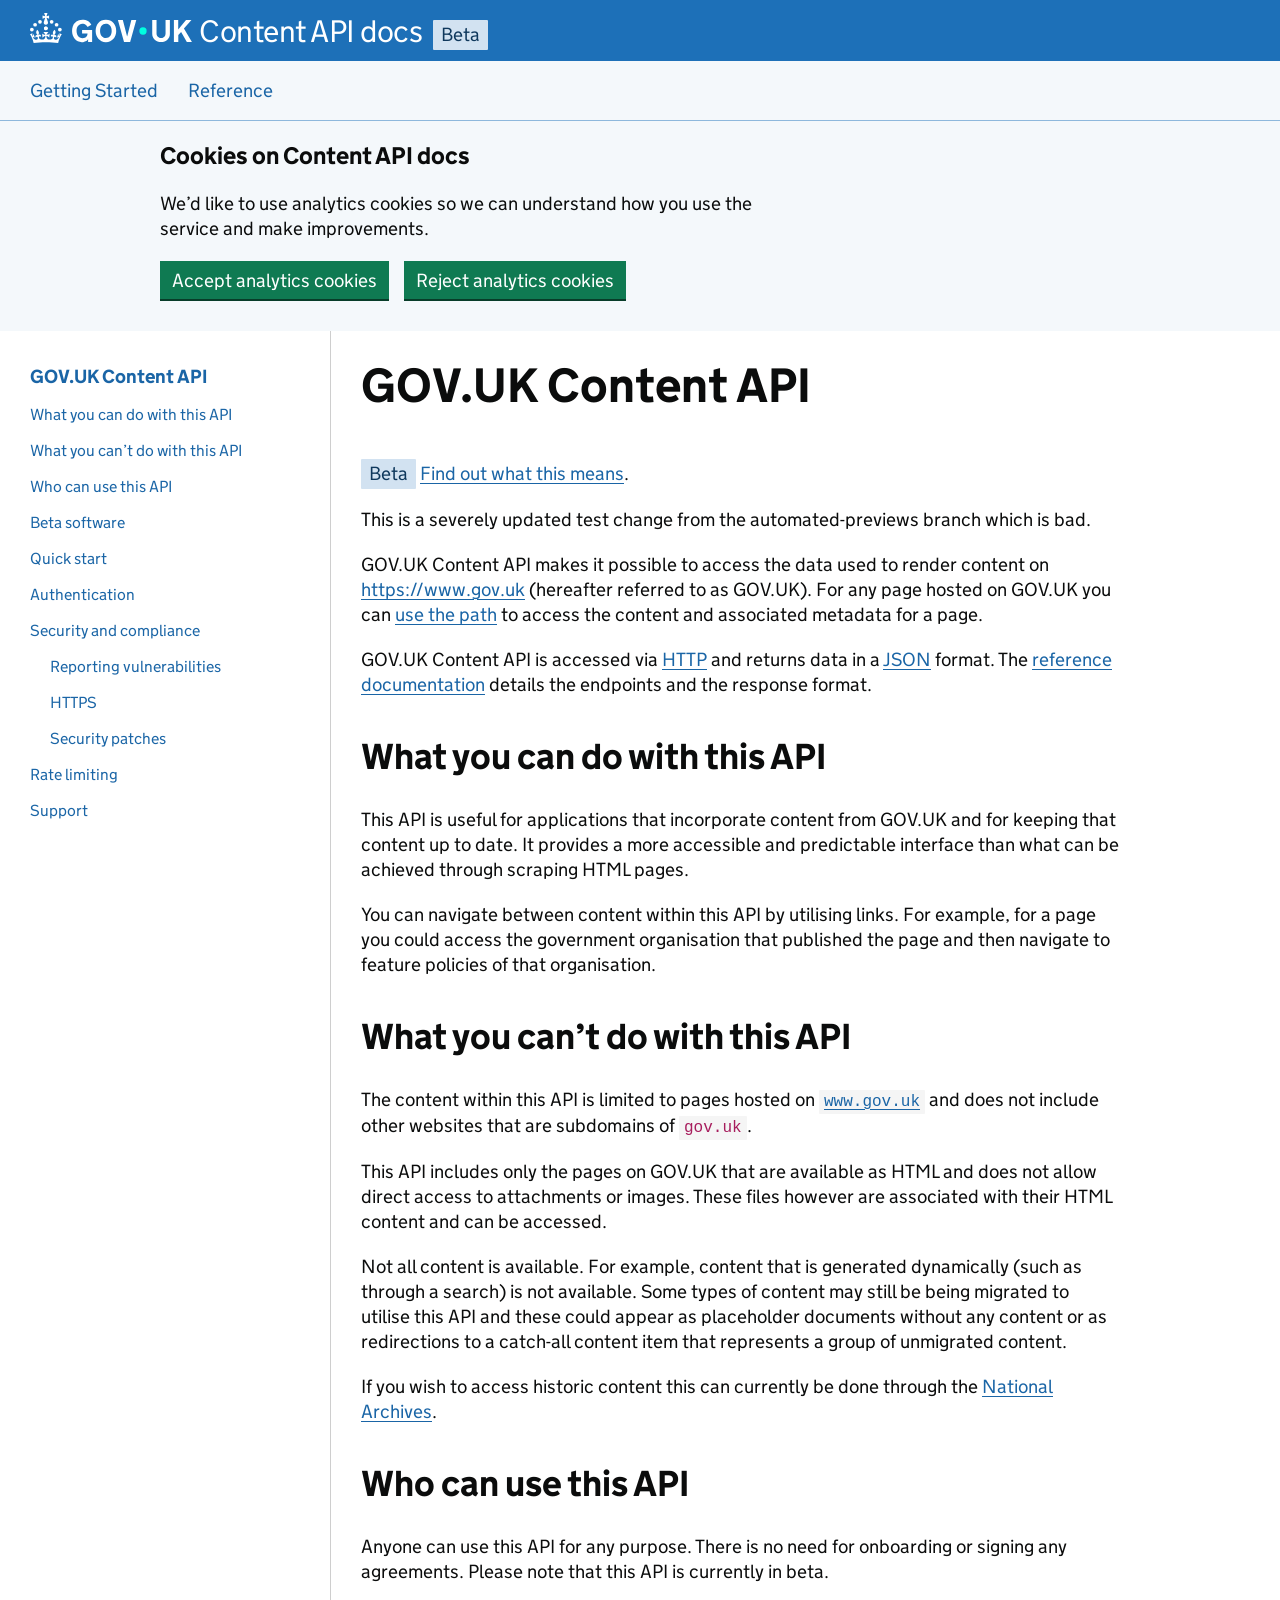
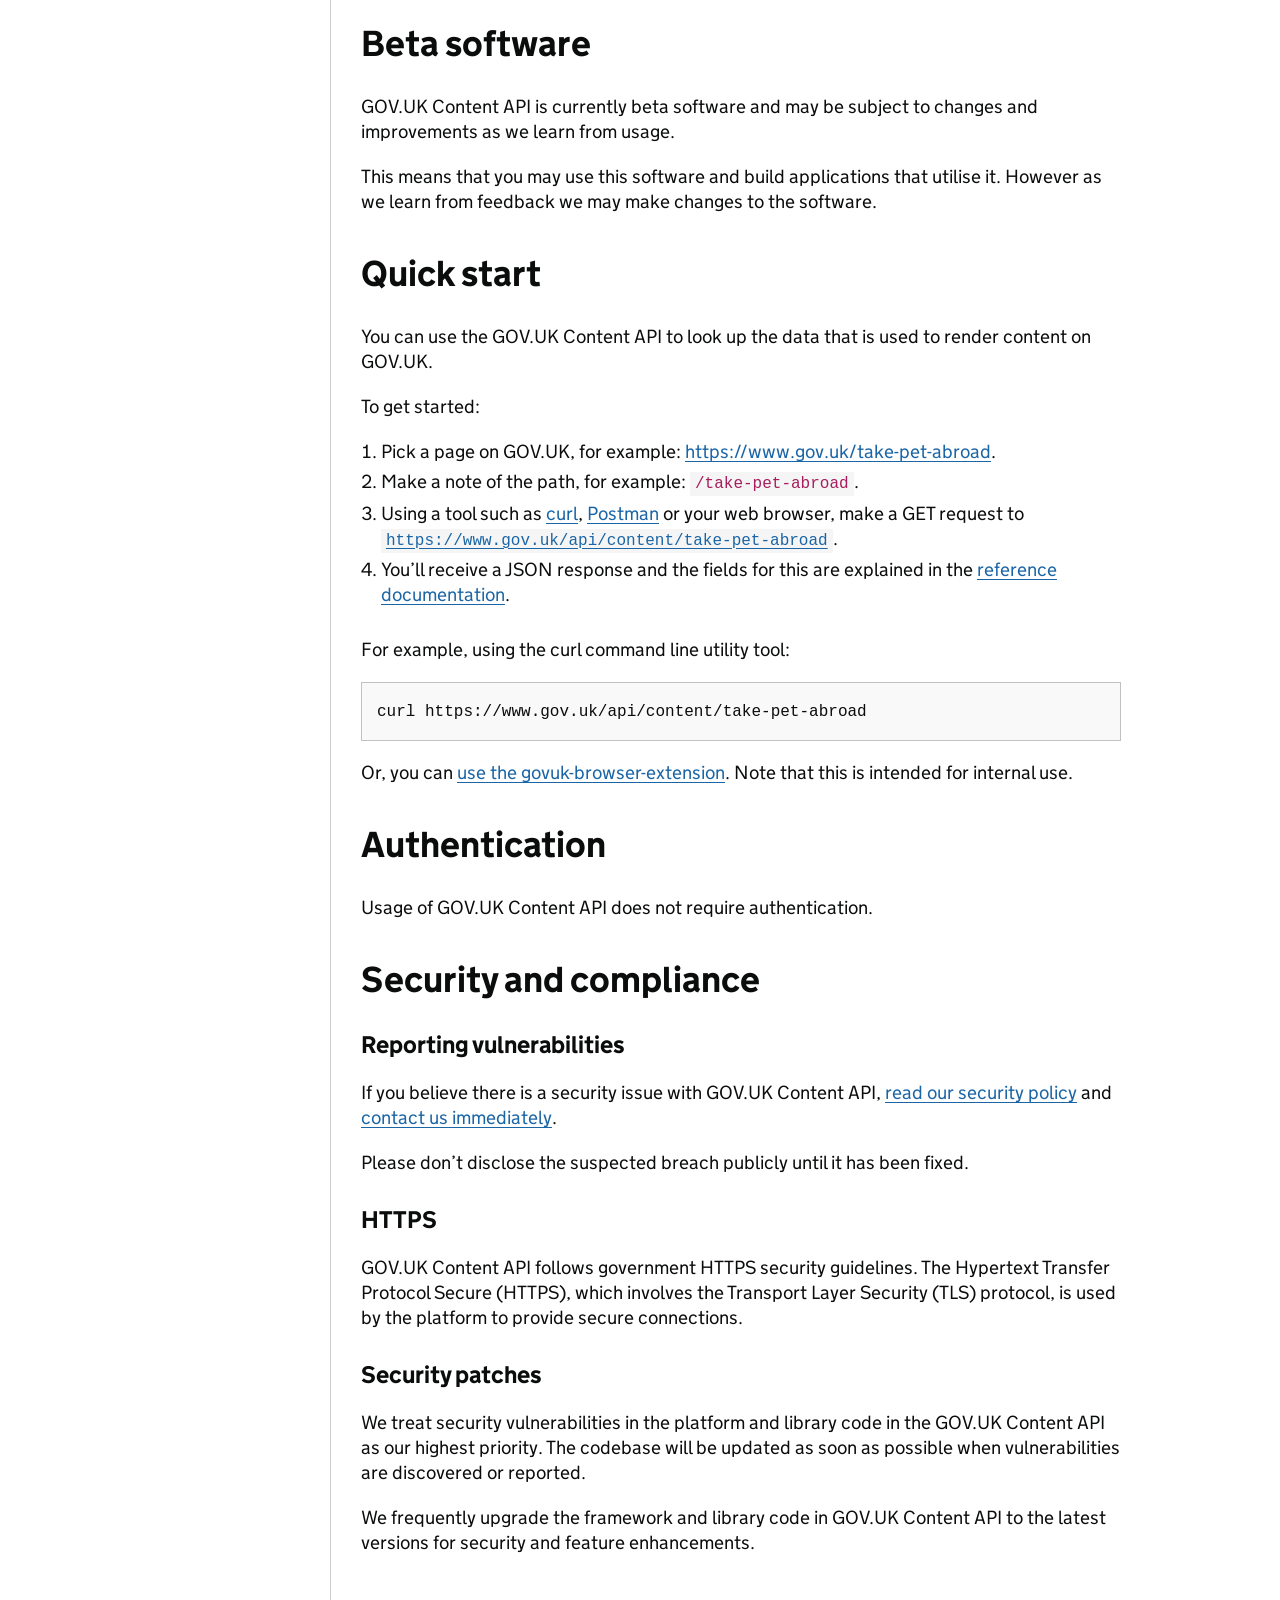
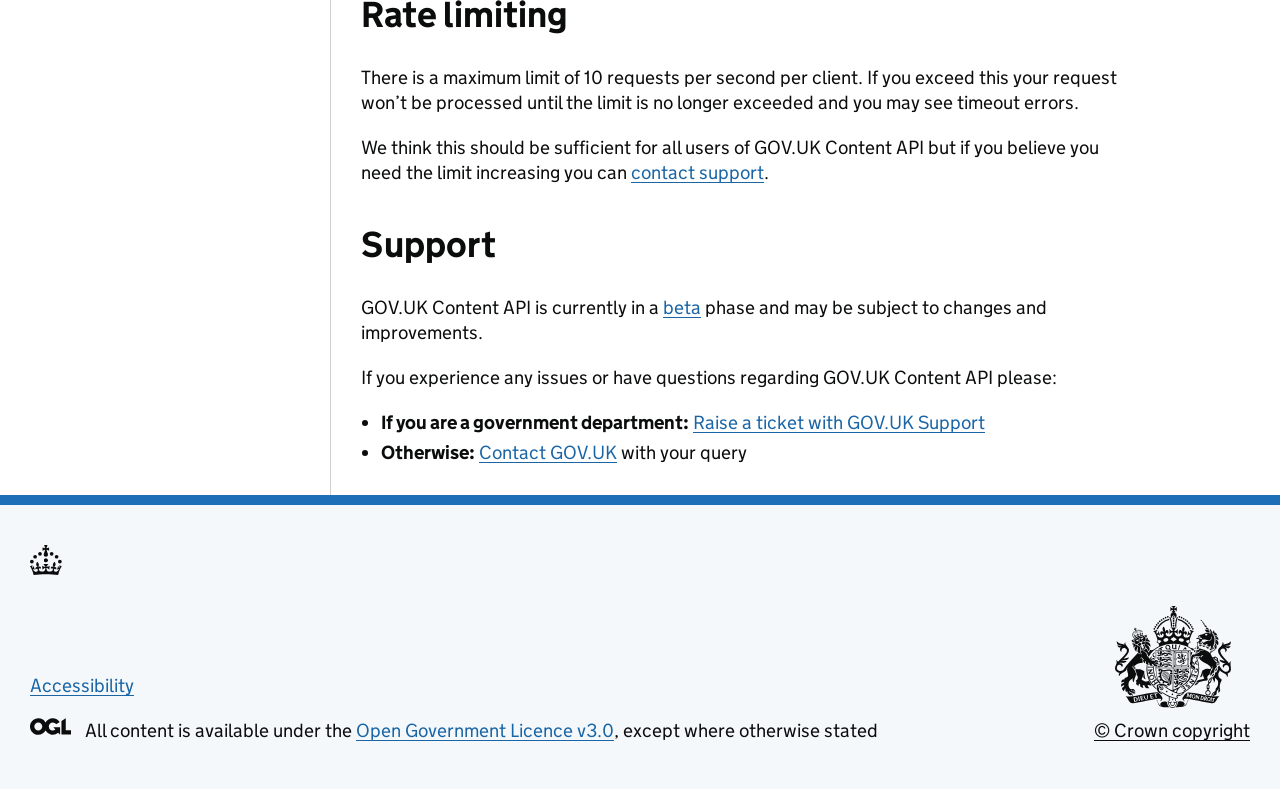
==== commit 09a24127: "deploy: c4da9fca130908935ea783543f52327ca082b01c" ====
--- a/previews/pr-4/index.html
+++ b/previews/pr-4/index.html
@@ -222,7 +222,7 @@
     </span>
   </p>
 </div>
-<p>This is an updated test change from the automated-previews branch which is really good.</p>
+<p>This is a severely updated test change from the automated-previews branch which is bad.</p>
 <p>GOV.UK Content API makes it possible to access the data used to render content
 on <a href="https://www.gov.uk">https://www.gov.uk</a> (hereafter referred to as GOV.UK).
 For any page hosted on GOV.UK you can <a href="#quick-start">use the path</a> to access
